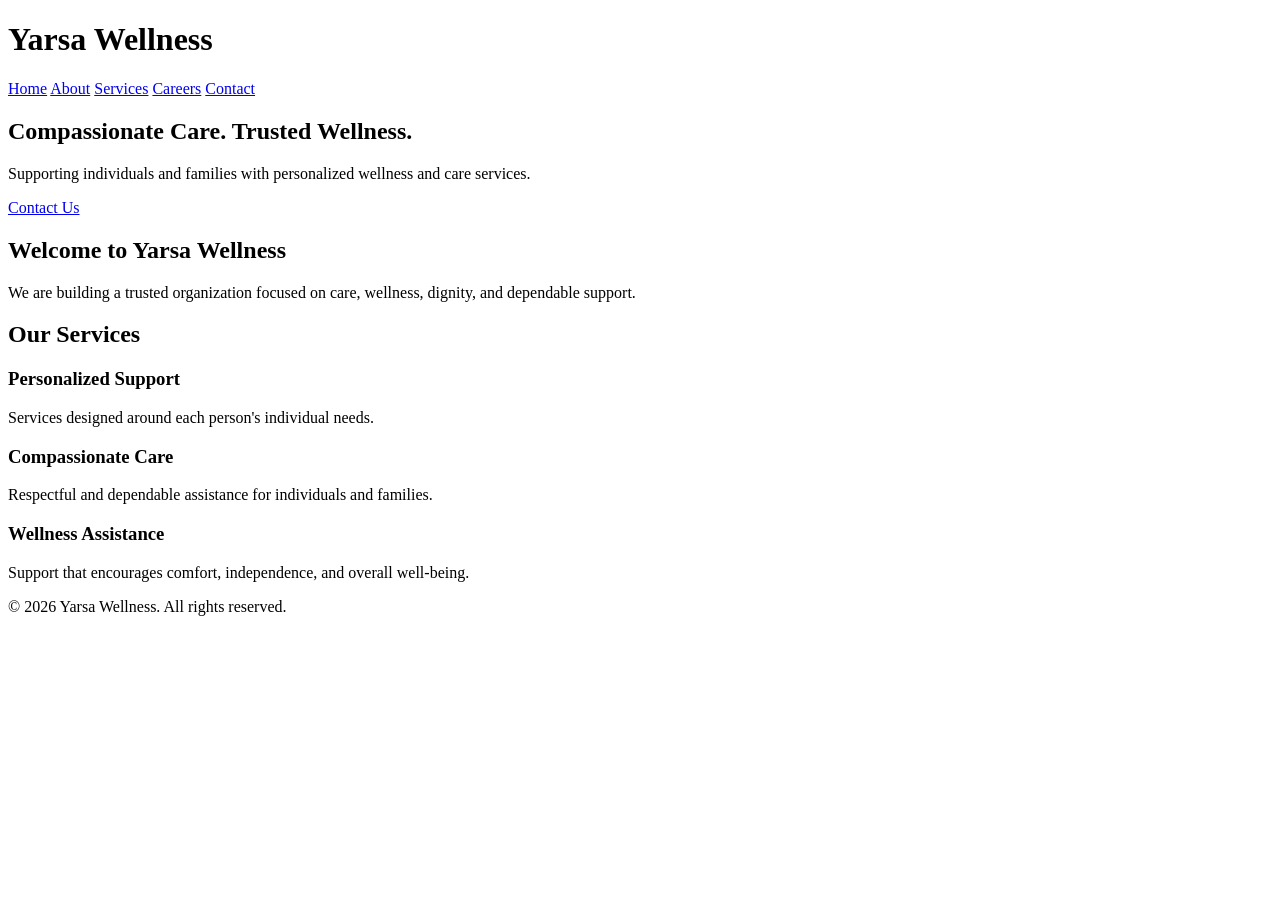
==== index.html @ ff673d67 "Create index.html" ====
<!DOCTYPE html>
<html lang="en">
<head>
    <meta charset="UTF-8">

    <meta name="viewport"
          content="width=device-width, initial-scale=1.0">

    <meta name="description"
          content="Yarsa Wellness provides compassionate wellness and care services for individuals and families.">

    <title>Yarsa Wellness</title>
</head>

<body>

    <header>
        <h1>Yarsa Wellness</h1>

        <nav>
            <a href="index.html">Home</a>
            <a href="about.html">About</a>
            <a href="services.html">Services</a>
            <a href="careers.html">Careers</a>
            <a href="contact.html">Contact</a>
        </nav>
    </header>

    <main>
        <section>
            <h2>Compassionate Care. Trusted Wellness.</h2>

            <p>
                Supporting individuals and families with personalized
                wellness and care services.
            </p>

            <a href="contact.html">Contact Us</a>
        </section>

        <section>
            <h2>Welcome to Yarsa Wellness</h2>

            <p>
                We are building a trusted organization focused on care,
                wellness, dignity, and dependable support.
            </p>
        </section>

        <section>
            <h2>Our Services</h2>

            <article>
                <h3>Personalized Support</h3>
                <p>
                    Services designed around each person's individual needs.
                </p>
            </article>

            <article>
                <h3>Compassionate Care</h3>
                <p>
                    Respectful and dependable assistance for individuals
                    and families.
                </p>
            </article>

            <article>
                <h3>Wellness Assistance</h3>
                <p>
                    Support that encourages comfort, independence,
                    and overall well-being.
                </p>
            </article>
        </section>
    </main>

    <footer>
        <p>&copy; 2026 Yarsa Wellness. All rights reserved.</p>
    </footer>

</body>
</html>
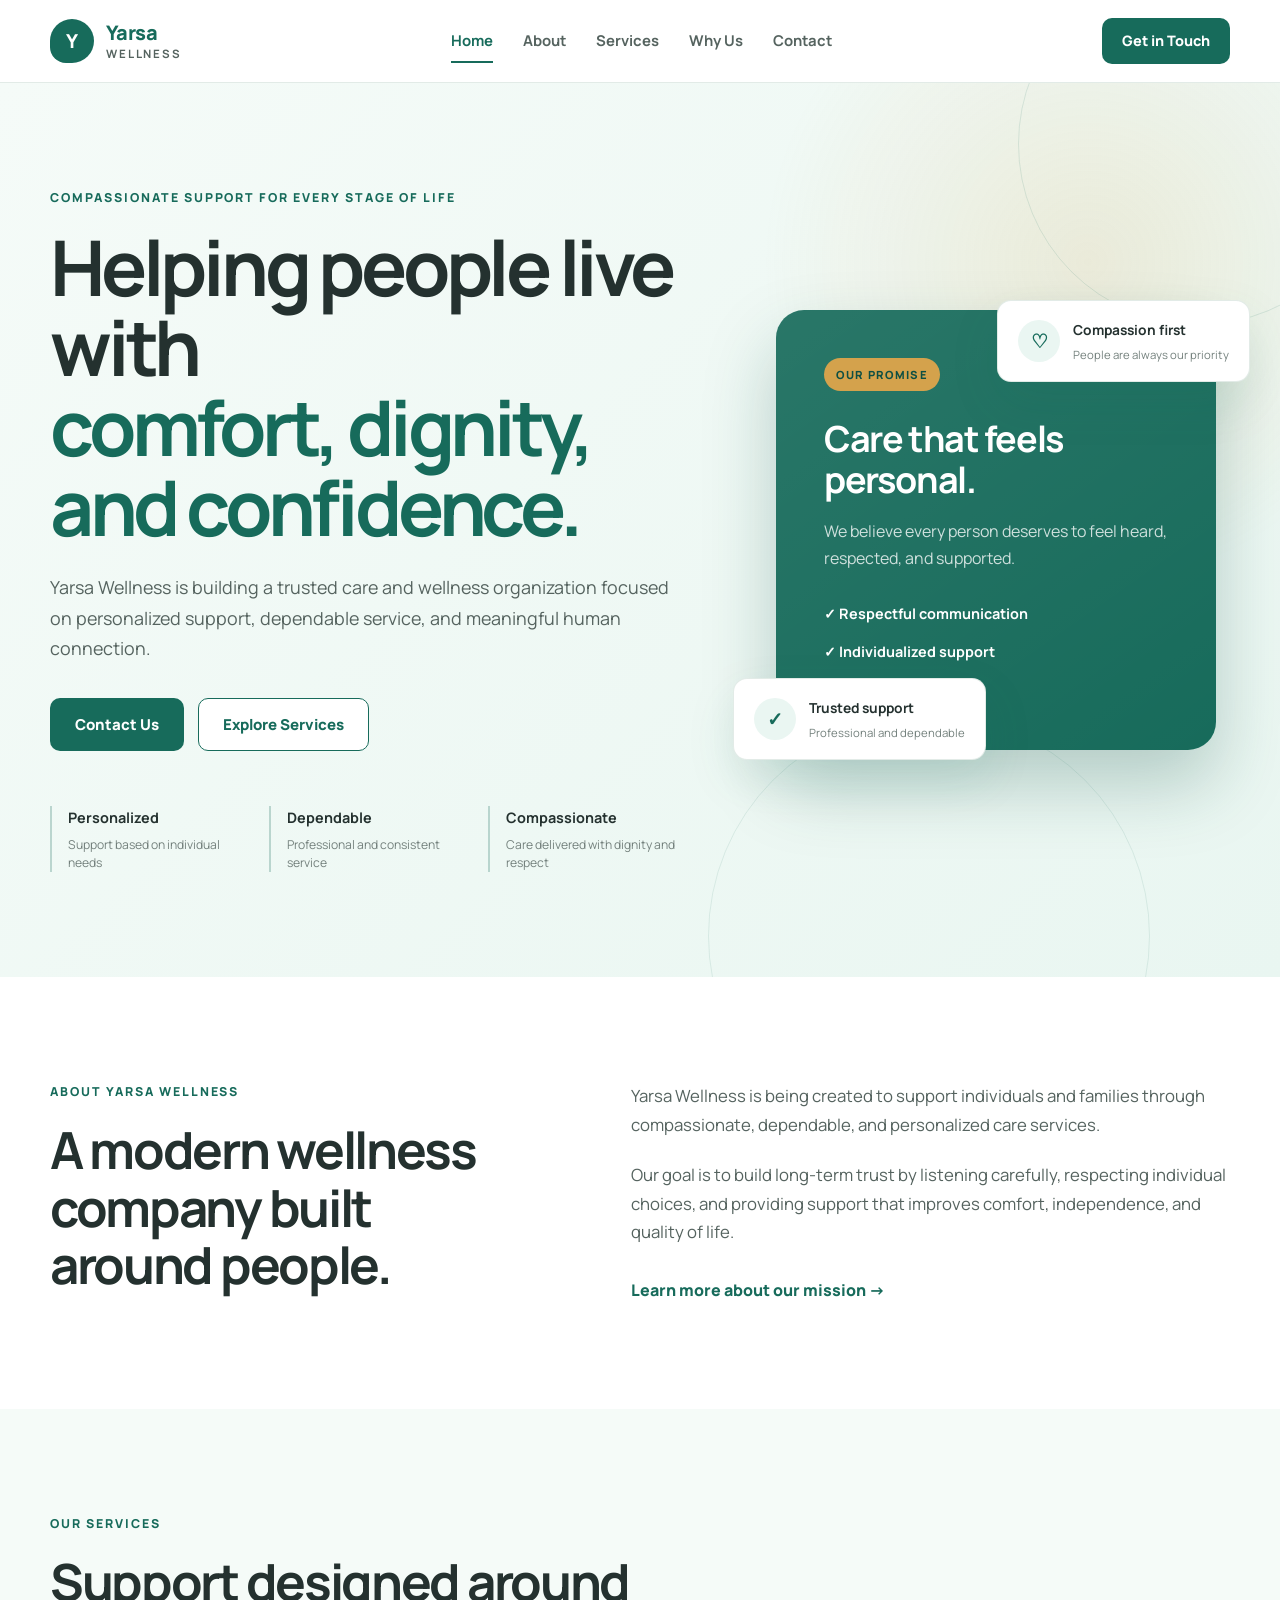
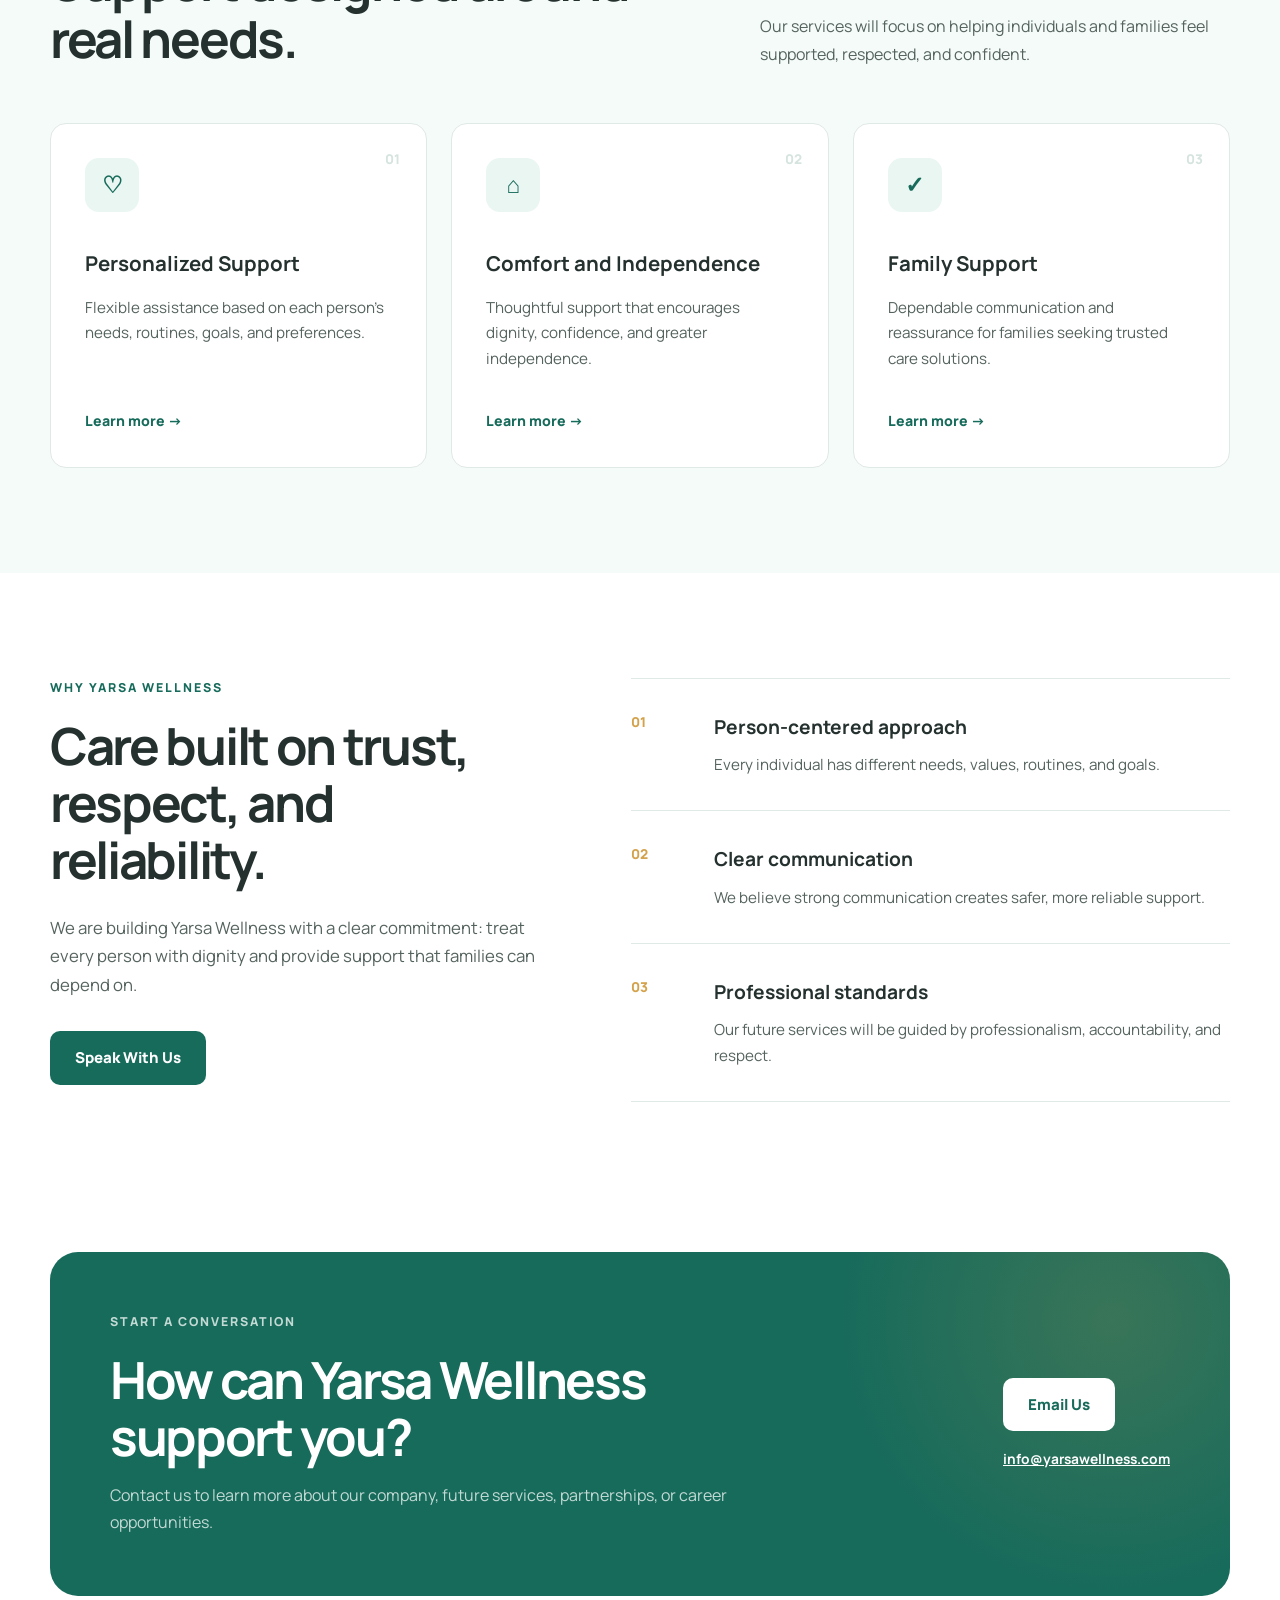
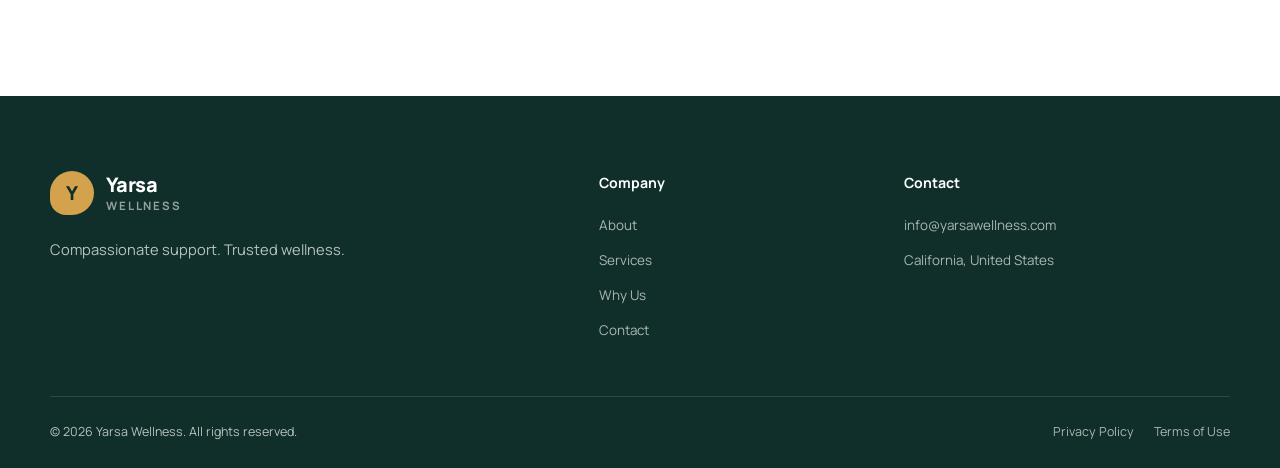
==== commit 3a2c7c34: "Build Yarsa Wellness homepage" ====
--- a/index.html
+++ b/index.html
@@ -3,81 +3,404 @@
 <head>
     <meta charset="UTF-8">
 
-    <meta name="viewport"
-          content="width=device-width, initial-scale=1.0">
-
-    <meta name="description"
-          content="Yarsa Wellness provides compassionate wellness and care services for individuals and families.">
-
-    <title>Yarsa Wellness</title>
+    <meta name="viewport" content="width=device-width, initial-scale=1.0">
+
+    <meta
+        name="description"
+        content="Yarsa Wellness provides compassionate, dependable support for individuals and families."
+    >
+
+    <title>Yarsa Wellness | Compassionate Care and Support</title>
+
+    <link rel="preconnect" href="https://fonts.googleapis.com">
+    <link rel="preconnect" href="https://fonts.gstatic.com" crossorigin>
+
+    <link
+        href="https://fonts.googleapis.com/css2?family=Manrope:wght@400;500;600;700;800&display=swap"
+        rel="stylesheet"
+    >
+
+    <link rel="stylesheet" href="css/style.css">
 </head>
 
 <body>
 
-    <header>
-        <h1>Yarsa Wellness</h1>
-
-        <nav>
-            <a href="index.html">Home</a>
-            <a href="about.html">About</a>
-            <a href="services.html">Services</a>
-            <a href="careers.html">Careers</a>
-            <a href="contact.html">Contact</a>
-        </nav>
+    <header class="site-header">
+        <div class="container header-container">
+
+            <a class="brand" href="index.html" aria-label="Yarsa Wellness home">
+                <span class="brand-icon">Y</span>
+
+                <span class="brand-text">
+                    <strong>Yarsa</strong>
+                    <small>Wellness</small>
+                </span>
+            </a>
+
+            <button
+                class="menu-button"
+                type="button"
+                aria-label="Open navigation menu"
+                aria-expanded="false"
+                aria-controls="main-navigation"
+            >
+                <span></span>
+                <span></span>
+                <span></span>
+            </button>
+
+            <nav id="main-navigation" class="main-navigation">
+                <a class="active" href="#home">Home</a>
+                <a href="#about">About</a>
+                <a href="#services">Services</a>
+                <a href="#why-us">Why Us</a>
+                <a href="#contact">Contact</a>
+            </nav>
+
+            <a class="header-button" href="#contact">Get in Touch</a>
+        </div>
     </header>
 
     <main>
-        <section>
-            <h2>Compassionate Care. Trusted Wellness.</h2>
-
-            <p>
-                Supporting individuals and families with personalized
-                wellness and care services.
-            </p>
-
-            <a href="contact.html">Contact Us</a>
+
+        <section id="home" class="hero">
+            <div class="container hero-grid">
+
+                <div class="hero-content">
+                    <p class="eyebrow">Compassionate support for every stage of life</p>
+
+                    <h1>
+                        Helping people live with
+                        <span>comfort, dignity, and confidence.</span>
+                    </h1>
+
+                    <p class="hero-description">
+                        Yarsa Wellness is building a trusted care and wellness
+                        organization focused on personalized support,
+                        dependable service, and meaningful human connection.
+                    </p>
+
+                    <div class="hero-buttons">
+                        <a class="button button-primary" href="#contact">
+                            Contact Us
+                        </a>
+
+                        <a class="button button-secondary" href="#services">
+                            Explore Services
+                        </a>
+                    </div>
+
+                    <div class="hero-trust">
+                        <div>
+                            <strong>Personalized</strong>
+                            <span>Support based on individual needs</span>
+                        </div>
+
+                        <div>
+                            <strong>Dependable</strong>
+                            <span>Professional and consistent service</span>
+                        </div>
+
+                        <div>
+                            <strong>Compassionate</strong>
+                            <span>Care delivered with dignity and respect</span>
+                        </div>
+                    </div>
+                </div>
+
+                <div class="hero-visual">
+                    <div class="hero-card hero-card-main">
+                        <span class="card-label">Our Promise</span>
+
+                        <h2>Care that feels personal.</h2>
+
+                        <p>
+                            We believe every person deserves to feel heard,
+                            respected, and supported.
+                        </p>
+
+                        <div class="care-list">
+                            <span>✓ Respectful communication</span>
+                            <span>✓ Individualized support</span>
+                            <span>✓ Reliable service</span>
+                        </div>
+                    </div>
+
+                    <div class="floating-card floating-card-top">
+                        <span class="floating-icon">♡</span>
+
+                        <div>
+                            <strong>Compassion first</strong>
+                            <small>People are always our priority</small>
+                        </div>
+                    </div>
+
+                    <div class="floating-card floating-card-bottom">
+                        <span class="floating-icon">✓</span>
+
+                        <div>
+                            <strong>Trusted support</strong>
+                            <small>Professional and dependable</small>
+                        </div>
+                    </div>
+                </div>
+
+            </div>
         </section>
 
-        <section>
-            <h2>Welcome to Yarsa Wellness</h2>
-
-            <p>
-                We are building a trusted organization focused on care,
-                wellness, dignity, and dependable support.
-            </p>
+        <section id="about" class="section">
+            <div class="container about-grid">
+
+                <div>
+                    <p class="eyebrow">About Yarsa Wellness</p>
+
+                    <h2 class="section-title">
+                        A modern wellness company built around people.
+                    </h2>
+                </div>
+
+                <div>
+                    <p class="section-text">
+                        Yarsa Wellness is being created to support individuals
+                        and families through compassionate, dependable, and
+                        personalized care services.
+                    </p>
+
+                    <p class="section-text">
+                        Our goal is to build long-term trust by listening
+                        carefully, respecting individual choices, and providing
+                        support that improves comfort, independence, and quality
+                        of life.
+                    </p>
+
+                    <a class="text-link" href="#contact">
+                        Learn more about our mission →
+                    </a>
+                </div>
+
+            </div>
         </section>
 
-        <section>
-            <h2>Our Services</h2>
-
-            <article>
-                <h3>Personalized Support</h3>
-                <p>
-                    Services designed around each person's individual needs.
+        <section id="services" class="section section-soft">
+            <div class="container">
+
+                <div class="section-heading">
+                    <div>
+                        <p class="eyebrow">Our Services</p>
+
+                        <h2 class="section-title">
+                            Support designed around real needs.
+                        </h2>
+                    </div>
+
+                    <p class="section-introduction">
+                        Our services will focus on helping individuals and
+                        families feel supported, respected, and confident.
+                    </p>
+                </div>
+
+                <div class="service-grid">
+
+                    <article class="service-card">
+                        <span class="service-number">01</span>
+
+                        <div class="service-icon">♡</div>
+
+                        <h3>Personalized Support</h3>
+
+                        <p>
+                            Flexible assistance based on each person's needs,
+                            routines, goals, and preferences.
+                        </p>
+
+                        <a href="#contact">Learn more →</a>
+                    </article>
+
+                    <article class="service-card">
+                        <span class="service-number">02</span>
+
+                        <div class="service-icon">⌂</div>
+
+                        <h3>Comfort and Independence</h3>
+
+                        <p>
+                            Thoughtful support that encourages dignity,
+                            confidence, and greater independence.
+                        </p>
+
+                        <a href="#contact">Learn more →</a>
+                    </article>
+
+                    <article class="service-card">
+                        <span class="service-number">03</span>
+
+                        <div class="service-icon">✓</div>
+
+                        <h3>Family Support</h3>
+
+                        <p>
+                            Dependable communication and reassurance for
+                            families seeking trusted care solutions.
+                        </p>
+
+                        <a href="#contact">Learn more →</a>
+                    </article>
+
+                </div>
+            </div>
+        </section>
+
+        <section id="why-us" class="section">
+            <div class="container why-grid">
+
+                <div class="why-content">
+                    <p class="eyebrow">Why Yarsa Wellness</p>
+
+                    <h2 class="section-title">
+                        Care built on trust, respect, and reliability.
+                    </h2>
+
+                    <p class="section-text">
+                        We are building Yarsa Wellness with a clear commitment:
+                        treat every person with dignity and provide support that
+                        families can depend on.
+                    </p>
+
+                    <a class="button button-primary" href="#contact">
+                        Speak With Us
+                    </a>
+                </div>
+
+                <div class="value-list">
+
+                    <article class="value-item">
+                        <span>01</span>
+
+                        <div>
+                            <h3>Person-centered approach</h3>
+
+                            <p>
+                                Every individual has different needs, values,
+                                routines, and goals.
+                            </p>
+                        </div>
+                    </article>
+
+                    <article class="value-item">
+                        <span>02</span>
+
+                        <div>
+                            <h3>Clear communication</h3>
+
+                            <p>
+                                We believe strong communication creates safer,
+                                more reliable support.
+                            </p>
+                        </div>
+                    </article>
+
+                    <article class="value-item">
+                        <span>03</span>
+
+                        <div>
+                            <h3>Professional standards</h3>
+
+                            <p>
+                                Our future services will be guided by
+                                professionalism, accountability, and respect.
+                            </p>
+                        </div>
+                    </article>
+
+                </div>
+
+            </div>
+        </section>
+
+        <section id="contact" class="contact-section">
+            <div class="container contact-box">
+
+                <div>
+                    <p class="eyebrow eyebrow-light">Start a conversation</p>
+
+                    <h2>How can Yarsa Wellness support you?</h2>
+
+                    <p>
+                        Contact us to learn more about our company, future
+                        services, partnerships, or career opportunities.
+                    </p>
+                </div>
+
+                <div class="contact-actions">
+                    <a
+                        class="button button-light"
+                        href="mailto:info@yarsawellness.com"
+                    >
+                        Email Us
+                    </a>
+
+                    <a
+                        class="contact-email"
+                        href="mailto:info@yarsawellness.com"
+                    >
+                        info@yarsawellness.com
+                    </a>
+                </div>
+
+            </div>
+        </section>
+
+    </main>
+
+    <footer class="site-footer">
+        <div class="container footer-grid">
+
+            <div>
+                <a class="brand brand-footer" href="#home">
+                    <span class="brand-icon">Y</span>
+
+                    <span class="brand-text">
+                        <strong>Yarsa</strong>
+                        <small>Wellness</small>
+                    </span>
+                </a>
+
+                <p class="footer-description">
+                    Compassionate support. Trusted wellness.
                 </p>
-            </article>
-
-            <article>
-                <h3>Compassionate Care</h3>
-                <p>
-                    Respectful and dependable assistance for individuals
-                    and families.
-                </p>
-            </article>
-
-            <article>
-                <h3>Wellness Assistance</h3>
-                <p>
-                    Support that encourages comfort, independence,
-                    and overall well-being.
-                </p>
-            </article>
-        </section>
-    </main>
-
-    <footer>
-        <p>&copy; 2026 Yarsa Wellness. All rights reserved.</p>
+            </div>
+
+            <div class="footer-links">
+                <strong>Company</strong>
+
+                <a href="#about">About</a>
+                <a href="#services">Services</a>
+                <a href="#why-us">Why Us</a>
+                <a href="#contact">Contact</a>
+            </div>
+
+            <div class="footer-links">
+                <strong>Contact</strong>
+
+                <a href="mailto:info@yarsawellness.com">
+                    info@yarsawellness.com
+                </a>
+
+                <span>California, United States</span>
+            </div>
+
+        </div>
+
+        <div class="container footer-bottom">
+            <p>© 2026 Yarsa Wellness. All rights reserved.</p>
+
+            <div>
+                <a href="#">Privacy Policy</a>
+                <a href="#">Terms of Use</a>
+            </div>
+        </div>
     </footer>
 
+    <script src="js/script.js"></script>
 </body>
-</html>
+</html>
--- a/css/style.css
+++ b/css/style.css
@@ -0,0 +1,941 @@
+:root {
+    --primary: #176b5b;
+    --primary-dark: #0e4f43;
+    --primary-soft: #eaf6f2;
+    --primary-lighter: #f5fbf8;
+    --accent: #d4a24c;
+    --text-dark: #24312f;
+    --text-medium: #55635f;
+    --text-light: #74817d;
+    --white: #ffffff;
+    --border: #dfe9e5;
+    --footer: #102f2a;
+    --shadow: 0 20px 50px rgba(23, 107, 91, 0.1);
+    --radius-small: 10px;
+    --radius-medium: 16px;
+    --radius-large: 28px;
+    --container: 1180px;
+}
+
+* {
+    margin: 0;
+    padding: 0;
+    box-sizing: border-box;
+}
+
+html {
+    scroll-behavior: smooth;
+    scroll-padding-top: 100px;
+}
+
+body {
+    font-family: "Manrope", sans-serif;
+    color: var(--text-dark);
+    background: var(--white);
+    line-height: 1.7;
+}
+
+body.menu-open {
+    overflow: hidden;
+}
+
+a {
+    color: inherit;
+}
+
+button,
+a {
+    -webkit-tap-highlight-color: transparent;
+}
+
+button {
+    font: inherit;
+}
+
+.container {
+    width: min(100% - 40px, var(--container));
+    margin-inline: auto;
+}
+
+.site-header {
+    position: sticky;
+    top: 0;
+    z-index: 1000;
+    background: rgba(255, 255, 255, 0.94);
+    border-bottom: 1px solid rgba(223, 233, 229, 0.9);
+    backdrop-filter: blur(16px);
+}
+
+.header-container {
+    min-height: 82px;
+    display: flex;
+    align-items: center;
+    justify-content: space-between;
+    gap: 32px;
+}
+
+.brand {
+    display: inline-flex;
+    align-items: center;
+    gap: 12px;
+    color: var(--text-dark);
+    text-decoration: none;
+}
+
+.brand-icon {
+    width: 44px;
+    height: 44px;
+    display: grid;
+    place-items: center;
+    flex-shrink: 0;
+    color: var(--white);
+    background: var(--primary);
+    border-radius: 50% 50% 50% 16px;
+    font-size: 1.2rem;
+    font-weight: 800;
+}
+
+.brand-text {
+    display: flex;
+    flex-direction: column;
+    line-height: 1;
+}
+
+.brand-text strong {
+    color: var(--primary);
+    font-size: 1.25rem;
+    font-weight: 800;
+    letter-spacing: -0.03em;
+}
+
+.brand-text small {
+    margin-top: 5px;
+    color: var(--text-medium);
+    font-size: 0.72rem;
+    font-weight: 700;
+    letter-spacing: 0.16em;
+    text-transform: uppercase;
+}
+
+.main-navigation {
+    display: flex;
+    align-items: center;
+    gap: 30px;
+}
+
+.main-navigation a {
+    position: relative;
+    color: var(--text-medium);
+    text-decoration: none;
+    font-size: 0.93rem;
+    font-weight: 700;
+    transition: color 0.2s ease;
+}
+
+.main-navigation a::after {
+    position: absolute;
+    right: 0;
+    bottom: -9px;
+    left: 0;
+    height: 2px;
+    content: "";
+    background: var(--primary);
+    transform: scaleX(0);
+    transform-origin: center;
+    transition: transform 0.2s ease;
+}
+
+.main-navigation a:hover,
+.main-navigation a.active {
+    color: var(--primary);
+}
+
+.main-navigation a:hover::after,
+.main-navigation a.active::after {
+    transform: scaleX(1);
+}
+
+.header-button {
+    padding: 11px 20px;
+    color: var(--white);
+    background: var(--primary);
+    border-radius: var(--radius-small);
+    text-decoration: none;
+    font-size: 0.9rem;
+    font-weight: 800;
+    transition:
+        background 0.2s ease,
+        transform 0.2s ease;
+}
+
+.header-button:hover {
+    background: var(--primary-dark);
+    transform: translateY(-2px);
+}
+
+.menu-button {
+    width: 46px;
+    height: 46px;
+    display: none;
+    padding: 10px;
+    background: transparent;
+    border: 1px solid var(--border);
+    border-radius: 10px;
+    cursor: pointer;
+}
+
+.menu-button span {
+    width: 100%;
+    height: 2px;
+    display: block;
+    margin: 5px 0;
+    background: var(--text-dark);
+    border-radius: 99px;
+    transition:
+        transform 0.2s ease,
+        opacity 0.2s ease;
+}
+
+.hero {
+    position: relative;
+    overflow: hidden;
+    padding: 105px 0;
+    background:
+        radial-gradient(
+            circle at 85% 20%,
+            rgba(212, 162, 76, 0.16),
+            transparent 25%
+        ),
+        linear-gradient(135deg, #f5fbf8 0%, #e9f6f1 100%);
+}
+
+.hero::before {
+    position: absolute;
+    top: -120px;
+    right: -100px;
+    width: 360px;
+    height: 360px;
+    content: "";
+    border: 1px solid rgba(23, 107, 91, 0.12);
+    border-radius: 50%;
+}
+
+.hero::after {
+    position: absolute;
+    right: 130px;
+    bottom: -180px;
+    width: 440px;
+    height: 440px;
+    content: "";
+    border: 1px solid rgba(23, 107, 91, 0.1);
+    border-radius: 50%;
+}
+
+.hero-grid {
+    position: relative;
+    z-index: 1;
+    display: grid;
+    grid-template-columns: 1.15fr 0.85fr;
+    align-items: center;
+    gap: 80px;
+}
+
+.eyebrow {
+    margin-bottom: 18px;
+    color: var(--primary);
+    font-size: 0.77rem;
+    font-weight: 800;
+    letter-spacing: 0.16em;
+    text-transform: uppercase;
+}
+
+.hero h1 {
+    max-width: 760px;
+    margin-bottom: 26px;
+    font-size: clamp(3rem, 6vw, 5.2rem);
+    line-height: 1.04;
+    letter-spacing: -0.055em;
+}
+
+.hero h1 span {
+    display: block;
+    color: var(--primary);
+}
+
+.hero-description {
+    max-width: 660px;
+    margin-bottom: 34px;
+    color: var(--text-medium);
+    font-size: 1.12rem;
+}
+
+.hero-buttons {
+    display: flex;
+    align-items: center;
+    gap: 14px;
+    margin-bottom: 55px;
+    flex-wrap: wrap;
+}
+
+.button {
+    min-height: 50px;
+    display: inline-flex;
+    align-items: center;
+    justify-content: center;
+    padding: 13px 24px;
+    border: 1px solid transparent;
+    border-radius: var(--radius-small);
+    text-decoration: none;
+    font-size: 0.94rem;
+    font-weight: 800;
+    transition:
+        background 0.2s ease,
+        color 0.2s ease,
+        border-color 0.2s ease,
+        transform 0.2s ease;
+}
+
+.button:hover {
+    transform: translateY(-2px);
+}
+
+.button-primary {
+    color: var(--white);
+    background: var(--primary);
+}
+
+.button-primary:hover {
+    background: var(--primary-dark);
+}
+
+.button-secondary {
+    color: var(--primary);
+    background: var(--white);
+    border-color: var(--primary);
+}
+
+.button-secondary:hover {
+    color: var(--white);
+    background: var(--primary);
+}
+
+.hero-trust {
+    display: grid;
+    grid-template-columns: repeat(3, 1fr);
+    gap: 25px;
+}
+
+.hero-trust div {
+    padding-left: 16px;
+    border-left: 2px solid rgba(23, 107, 91, 0.25);
+}
+
+.hero-trust strong {
+    display: block;
+    margin-bottom: 5px;
+    color: var(--text-dark);
+    font-size: 0.9rem;
+}
+
+.hero-trust span {
+    display: block;
+    color: var(--text-light);
+    font-size: 0.76rem;
+    line-height: 1.5;
+}
+
+.hero-visual {
+    position: relative;
+    min-height: 500px;
+    display: grid;
+    place-items: center;
+}
+
+.hero-card-main {
+    width: min(100%, 440px);
+    padding: 48px;
+    color: var(--white);
+    background:
+        linear-gradient(
+            145deg,
+            rgba(255, 255, 255, 0.08),
+            rgba(255, 255, 255, 0)
+        ),
+        var(--primary);
+    border-radius: var(--radius-large);
+    box-shadow: 0 35px 70px rgba(15, 79, 67, 0.25);
+}
+
+.card-label {
+    display: inline-block;
+    margin-bottom: 28px;
+    padding: 7px 12px;
+    color: var(--primary-dark);
+    background: var(--accent);
+    border-radius: 999px;
+    font-size: 0.7rem;
+    font-weight: 800;
+    letter-spacing: 0.12em;
+    text-transform: uppercase;
+}
+
+.hero-card-main h2 {
+    margin-bottom: 18px;
+    font-size: 2.25rem;
+    line-height: 1.12;
+    letter-spacing: -0.04em;
+}
+
+.hero-card-main p {
+    margin-bottom: 30px;
+    color: rgba(255, 255, 255, 0.78);
+}
+
+.care-list {
+    display: grid;
+    gap: 13px;
+}
+
+.care-list span {
+    font-size: 0.9rem;
+    font-weight: 700;
+}
+
+.floating-card {
+    position: absolute;
+    display: flex;
+    align-items: center;
+    gap: 13px;
+    padding: 17px 20px;
+    background: var(--white);
+    border: 1px solid rgba(223, 233, 229, 0.9);
+    border-radius: 14px;
+    box-shadow: var(--shadow);
+}
+
+.floating-card-top {
+    top: 20px;
+    right: -20px;
+}
+
+.floating-card-bottom {
+    bottom: 20px;
+    left: -30px;
+}
+
+.floating-icon {
+    width: 42px;
+    height: 42px;
+    display: grid;
+    place-items: center;
+    flex-shrink: 0;
+    color: var(--primary);
+    background: var(--primary-soft);
+    border-radius: 50%;
+    font-size: 1.2rem;
+    font-weight: 800;
+}
+
+.floating-card strong,
+.floating-card small {
+    display: block;
+}
+
+.floating-card strong {
+    margin-bottom: 3px;
+    font-size: 0.86rem;
+}
+
+.floating-card small {
+    color: var(--text-light);
+    font-size: 0.71rem;
+}
+
+.section {
+    padding: 105px 0;
+}
+
+.section-soft {
+    background: var(--primary-lighter);
+}
+
+.about-grid,
+.why-grid {
+    display: grid;
+    grid-template-columns: 0.9fr 1.1fr;
+    gap: 90px;
+}
+
+.section-title {
+    max-width: 680px;
+    font-size: clamp(2.25rem, 4vw, 3.5rem);
+    line-height: 1.12;
+    letter-spacing: -0.045em;
+}
+
+.section-text {
+    margin-bottom: 22px;
+    color: var(--text-medium);
+    font-size: 1.05rem;
+}
+
+.text-link {
+    display: inline-block;
+    margin-top: 8px;
+    color: var(--primary);
+    text-decoration: none;
+    font-weight: 800;
+}
+
+.text-link:hover {
+    text-decoration: underline;
+}
+
+.section-heading {
+    display: flex;
+    align-items: end;
+    justify-content: space-between;
+    gap: 50px;
+    margin-bottom: 55px;
+}
+
+.section-introduction {
+    max-width: 470px;
+    color: var(--text-medium);
+}
+
+.service-grid {
+    display: grid;
+    grid-template-columns: repeat(3, 1fr);
+    gap: 24px;
+}
+
+.service-card {
+    position: relative;
+    min-height: 345px;
+    display: flex;
+    flex-direction: column;
+    padding: 34px;
+    overflow: hidden;
+    background: var(--white);
+    border: 1px solid var(--border);
+    border-radius: var(--radius-medium);
+    transition:
+        transform 0.25s ease,
+        box-shadow 0.25s ease,
+        border-color 0.25s ease;
+}
+
+.service-card:hover {
+    border-color: rgba(23, 107, 91, 0.4);
+    box-shadow: var(--shadow);
+    transform: translateY(-7px);
+}
+
+.service-number {
+    position: absolute;
+    top: 24px;
+    right: 26px;
+    color: #d6e4df;
+    font-size: 0.84rem;
+    font-weight: 800;
+}
+
+.service-icon {
+    width: 54px;
+    height: 54px;
+    display: grid;
+    place-items: center;
+    margin-bottom: 34px;
+    color: var(--primary);
+    background: var(--primary-soft);
+    border-radius: 14px;
+    font-size: 1.45rem;
+    font-weight: 800;
+}
+
+.service-card h3 {
+    margin-bottom: 14px;
+    font-size: 1.28rem;
+}
+
+.service-card p {
+    margin-bottom: 28px;
+    color: var(--text-medium);
+    font-size: 0.95rem;
+}
+
+.service-card a {
+    margin-top: auto;
+    color: var(--primary);
+    text-decoration: none;
+    font-size: 0.88rem;
+    font-weight: 800;
+}
+
+.why-grid {
+    align-items: start;
+}
+
+.why-content {
+    position: sticky;
+    top: 130px;
+}
+
+.why-content .section-text {
+    margin: 25px 0 32px;
+}
+
+.value-list {
+    border-top: 1px solid var(--border);
+}
+
+.value-item {
+    display: grid;
+    grid-template-columns: 55px 1fr;
+    gap: 28px;
+    padding: 32px 0;
+    border-bottom: 1px solid var(--border);
+}
+
+.value-item > span {
+    color: var(--accent);
+    font-size: 0.85rem;
+    font-weight: 800;
+}
+
+.value-item h3 {
+    margin-bottom: 9px;
+    font-size: 1.2rem;
+}
+
+.value-item p {
+    color: var(--text-medium);
+    font-size: 0.95rem;
+}
+
+.contact-section {
+    padding: 45px 0 100px;
+}
+
+.contact-box {
+    display: grid;
+    grid-template-columns: 1fr auto;
+    align-items: center;
+    gap: 50px;
+    padding: 60px;
+    color: var(--white);
+    background:
+        radial-gradient(
+            circle at 90% 20%,
+            rgba(212, 162, 76, 0.18),
+            transparent 25%
+        ),
+        var(--primary);
+    border-radius: var(--radius-large);
+}
+
+.eyebrow-light {
+    color: #d7eee7;
+}
+
+.contact-box h2 {
+    max-width: 700px;
+    margin-bottom: 16px;
+    font-size: clamp(2.2rem, 4vw, 3.4rem);
+    line-height: 1.12;
+    letter-spacing: -0.045em;
+}
+
+.contact-box p {
+    max-width: 700px;
+    color: rgba(255, 255, 255, 0.74);
+}
+
+.contact-actions {
+    display: flex;
+    flex-direction: column;
+    align-items: flex-start;
+    gap: 16px;
+}
+
+.button-light {
+    color: var(--primary);
+    background: var(--white);
+}
+
+.button-light:hover {
+    background: var(--primary-soft);
+}
+
+.contact-email {
+    color: var(--white);
+    font-size: 0.86rem;
+    font-weight: 700;
+}
+
+.site-footer {
+    padding: 75px 0 25px;
+    color: rgba(255, 255, 255, 0.7);
+    background: var(--footer);
+}
+
+.footer-grid {
+    display: grid;
+    grid-template-columns: 1.5fr 0.75fr 1fr;
+    gap: 60px;
+    padding-bottom: 55px;
+}
+
+.brand-footer .brand-icon {
+    color: var(--footer);
+    background: var(--accent);
+}
+
+.brand-footer .brand-text strong {
+    color: var(--white);
+}
+
+.brand-footer .brand-text small {
+    color: rgba(255, 255, 255, 0.55);
+}
+
+.footer-description {
+    margin-top: 22px;
+    font-size: 0.92rem;
+}
+
+.footer-links {
+    display: flex;
+    flex-direction: column;
+    align-items: flex-start;
+    gap: 12px;
+}
+
+.footer-links strong {
+    margin-bottom: 7px;
+    color: var(--white);
+    font-size: 0.88rem;
+}
+
+.footer-links a,
+.footer-links span {
+    color: rgba(255, 255, 255, 0.65);
+    text-decoration: none;
+    font-size: 0.84rem;
+}
+
+.footer-links a:hover {
+    color: var(--white);
+}
+
+.footer-bottom {
+    display: flex;
+    justify-content: space-between;
+    gap: 30px;
+    padding-top: 24px;
+    border-top: 1px solid rgba(255, 255, 255, 0.12);
+    font-size: 0.78rem;
+}
+
+.footer-bottom div {
+    display: flex;
+    gap: 20px;
+}
+
+.footer-bottom a {
+    color: rgba(255, 255, 255, 0.65);
+    text-decoration: none;
+}
+
+.footer-bottom a:hover {
+    color: var(--white);
+}
+
+@media (max-width: 1000px) {
+    .header-button {
+        display: none;
+    }
+
+    .hero-grid {
+        grid-template-columns: 1fr;
+        gap: 55px;
+    }
+
+    .hero-content {
+        max-width: 790px;
+    }
+
+    .hero-visual {
+        min-height: 460px;
+    }
+
+    .about-grid,
+    .why-grid {
+        grid-template-columns: 1fr;
+        gap: 45px;
+    }
+
+    .why-content {
+        position: static;
+    }
+
+    .service-grid {
+        grid-template-columns: 1fr 1fr;
+    }
+
+    .contact-box {
+        grid-template-columns: 1fr;
+    }
+}
+
+@media (max-width: 760px) {
+    .container {
+        width: min(100% - 30px, var(--container));
+    }
+
+    .header-container {
+        min-height: 72px;
+    }
+
+    .menu-button {
+        display: block;
+    }
+
+    .menu-button.active span:nth-child(1) {
+        transform: translateY(7px) rotate(45deg);
+    }
+
+    .menu-button.active span:nth-child(2) {
+        opacity: 0;
+    }
+
+    .menu-button.active span:nth-child(3) {
+        transform: translateY(-7px) rotate(-45deg);
+    }
+
+    .main-navigation {
+        position: fixed;
+        top: 72px;
+        right: 0;
+        left: 0;
+        display: none;
+        flex-direction: column;
+        align-items: flex-start;
+        gap: 0;
+        padding: 20px 15px 30px;
+        background: var(--white);
+        border-bottom: 1px solid var(--border);
+        box-shadow: 0 20px 30px rgba(20, 47, 42, 0.08);
+    }
+
+    .main-navigation.open {
+        display: flex;
+    }
+
+    .main-navigation a {
+        width: 100%;
+        padding: 14px 10px;
+    }
+
+    .main-navigation a::after {
+        display: none;
+    }
+
+    .hero {
+        padding: 78px 0;
+    }
+
+    .hero h1 {
+        font-size: clamp(2.7rem, 13vw, 4.2rem);
+    }
+
+    .hero-description {
+        font-size: 1rem;
+    }
+
+    .hero-trust {
+        grid-template-columns: 1fr;
+    }
+
+    .hero-visual {
+        min-height: 470px;
+    }
+
+    .hero-card-main {
+        padding: 35px 28px;
+    }
+
+    .floating-card-top {
+        top: 0;
+        right: -5px;
+    }
+
+    .floating-card-bottom {
+        bottom: 0;
+        left: -5px;
+    }
+
+    .floating-card {
+        max-width: 225px;
+        padding: 14px;
+    }
+
+    .section {
+        padding: 78px 0;
+    }
+
+    .section-heading {
+        align-items: flex-start;
+        flex-direction: column;
+        margin-bottom: 38px;
+    }
+
+    .service-grid {
+        grid-template-columns: 1fr;
+    }
+
+    .contact-section {
+        padding: 20px 0 75px;
+    }
+
+    .contact-box {
+        padding: 42px 26px;
+    }
+
+    .footer-grid {
+        grid-template-columns: 1fr;
+        gap: 38px;
+    }
+
+    .footer-bottom {
+        flex-direction: column;
+    }
+}
+
+@media (max-width: 480px) {
+    .brand-text small {
+        display: none;
+    }
+
+    .hero-buttons {
+        align-items: stretch;
+        flex-direction: column;
+    }
+
+    .button {
+        width: 100%;
+    }
+
+    .hero-visual {
+        min-height: 500px;
+    }
+
+    .floating-card {
+        max-width: 190px;
+    }
+
+    .floating-card small {
+        display: none;
+    }
+}
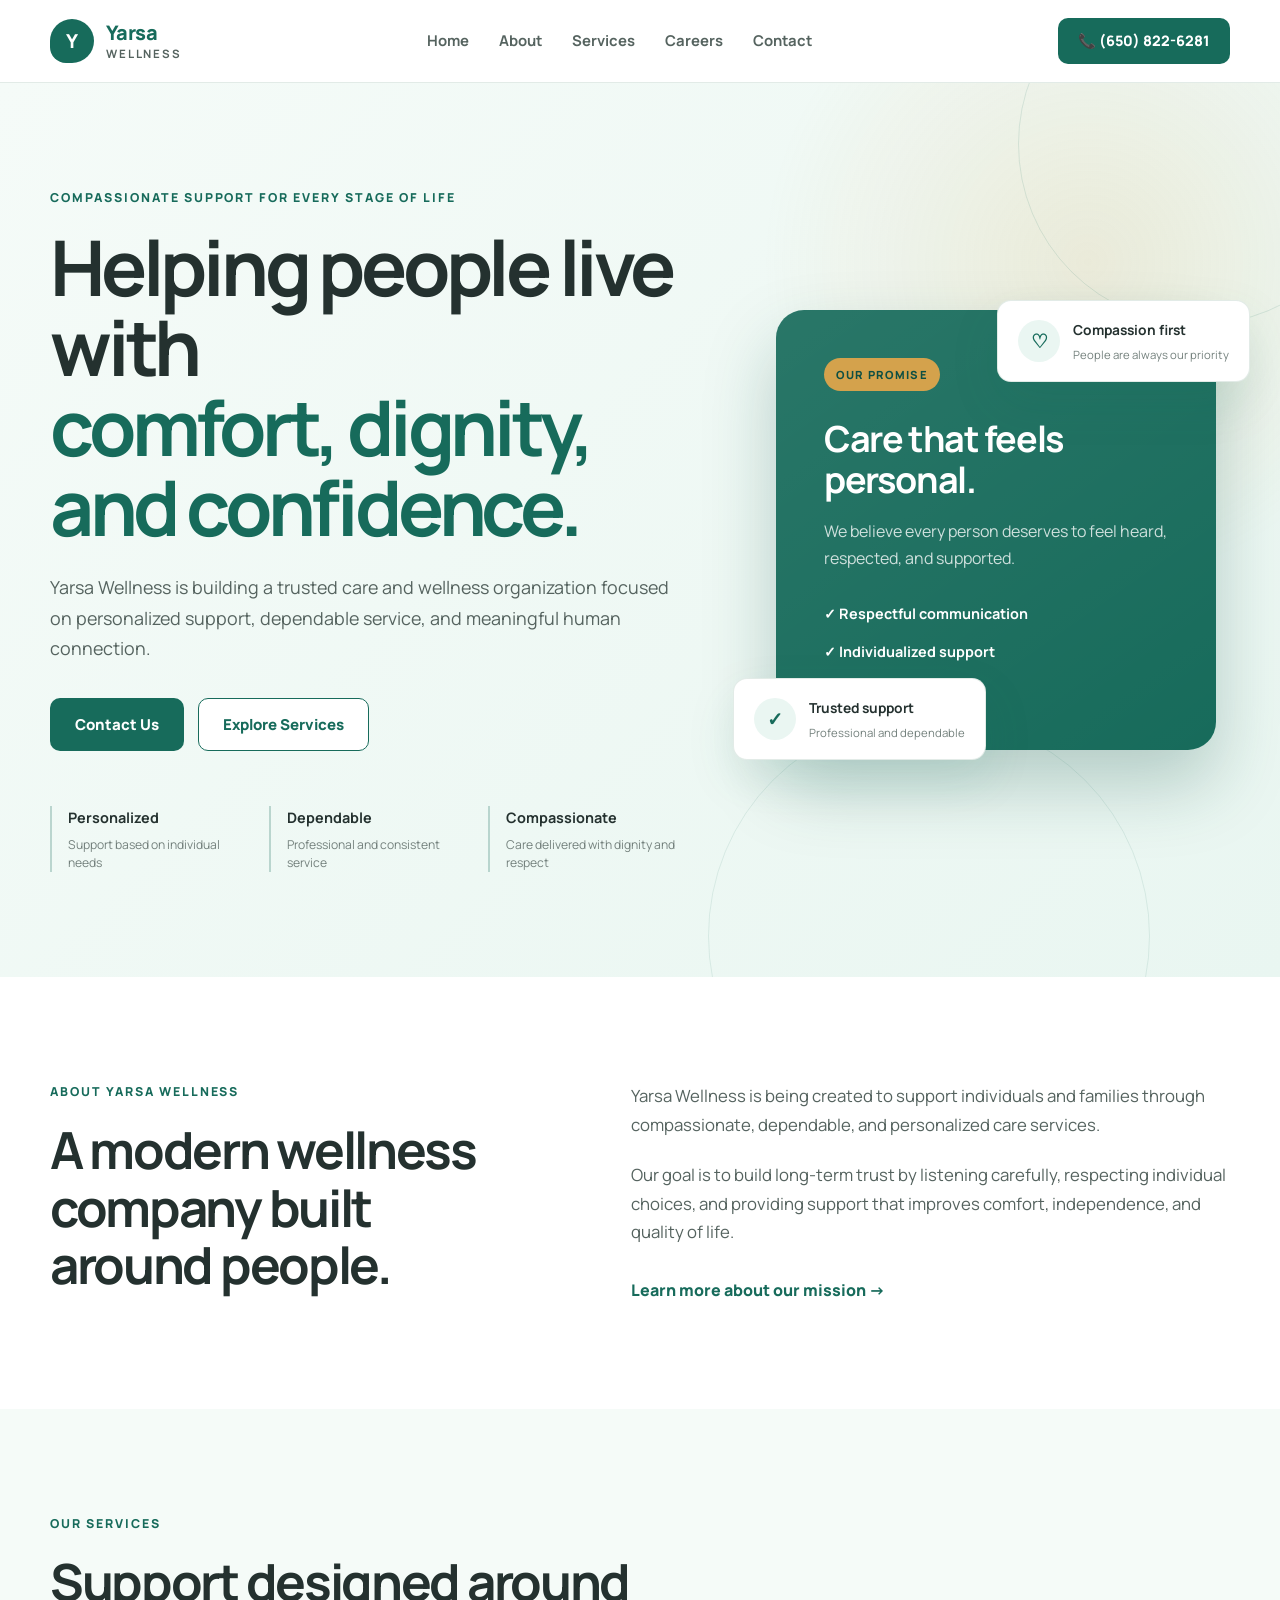
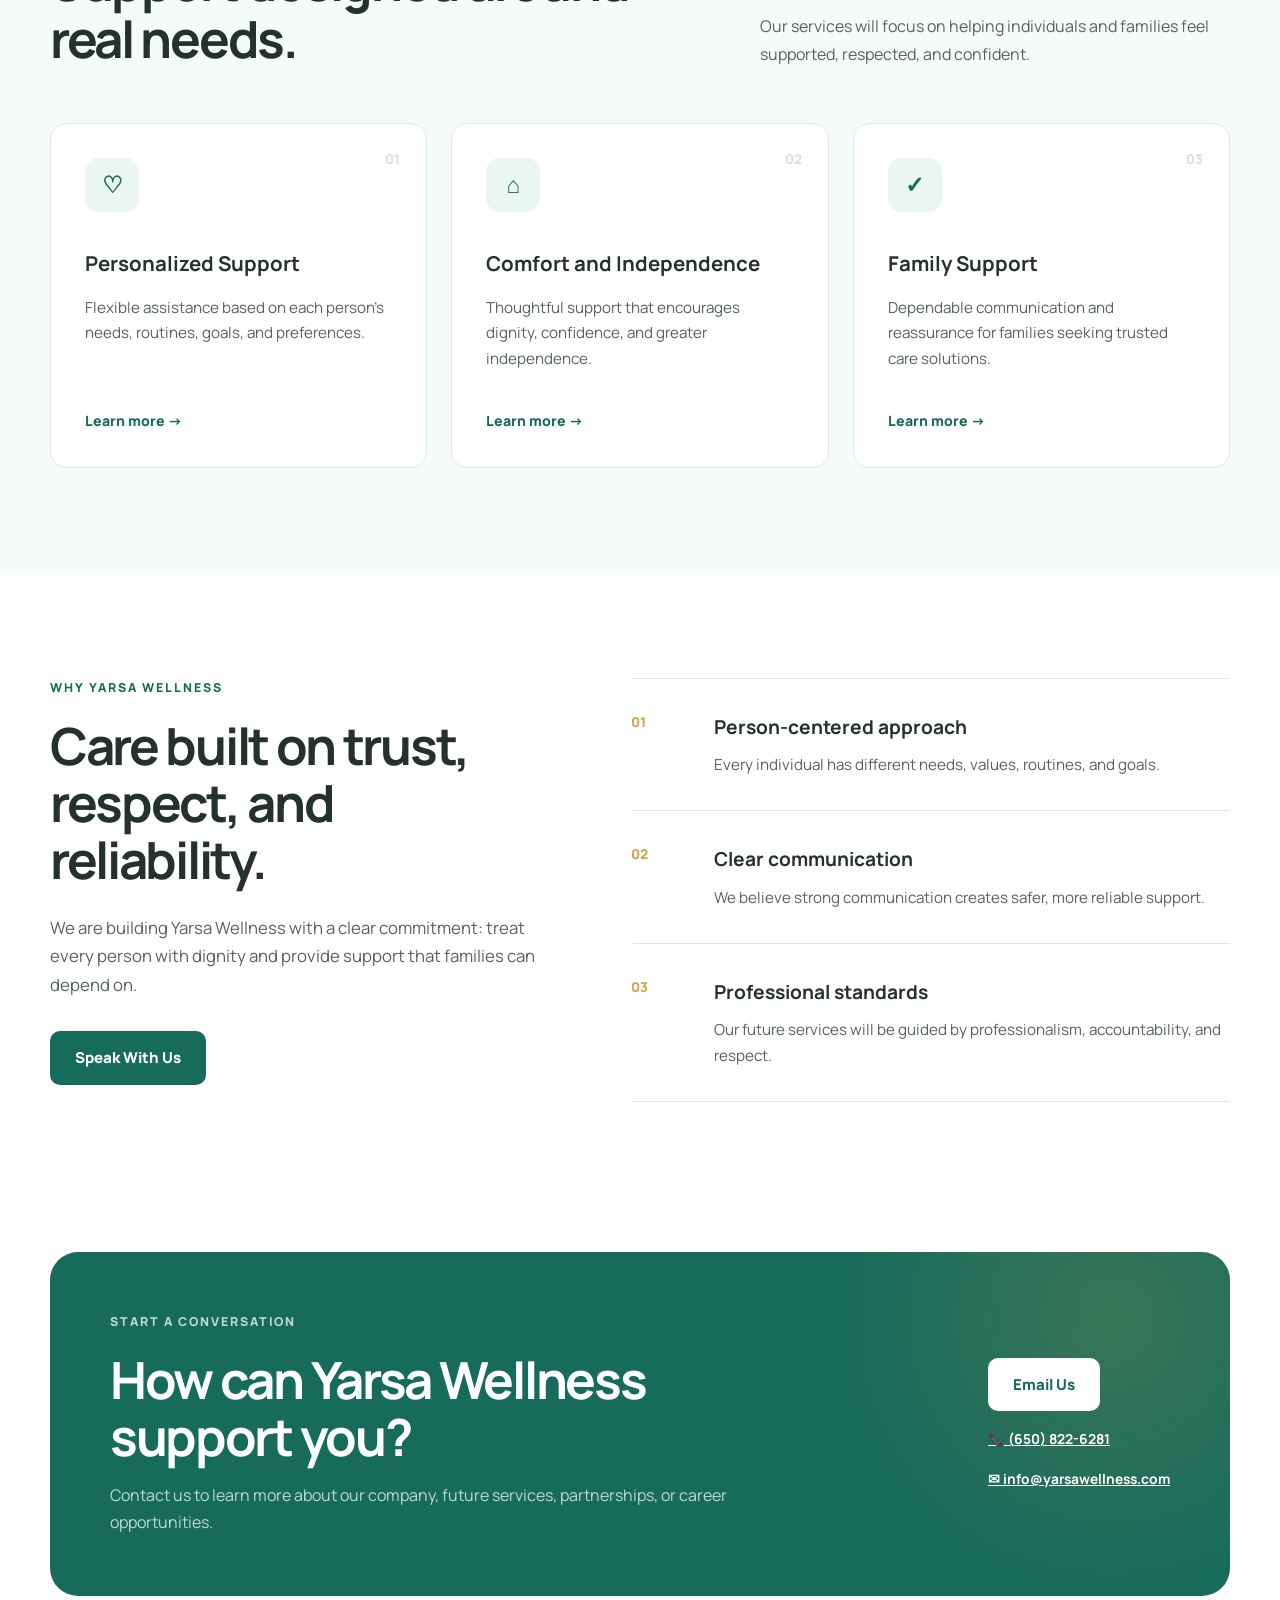
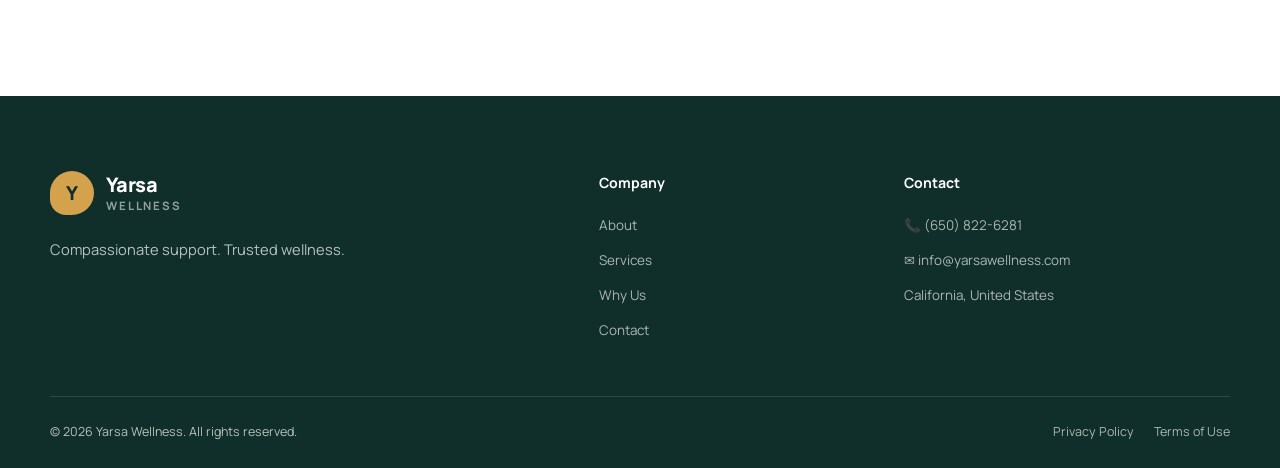
==== commit e35a1618: "Add business phone number" ====
--- a/index.html
+++ b/index.html
@@ -28,7 +28,8 @@
     <header class="site-header">
         <div class="container header-container">
 
-            <a class="brand" href="index.html" aria-label="Yarsa Wellness home">
+         <a class="brand" href="index.html" aria-label="Yarsa Wellness home">
+                
                 <span class="brand-icon">Y</span>
 
                 <span class="brand-text">
@@ -36,6 +37,7 @@
                     <small>Wellness</small>
                 </span>
             </a>
+           
 
             <button
                 class="menu-button"
@@ -50,14 +52,16 @@
             </button>
 
             <nav id="main-navigation" class="main-navigation">
-                <a class="active" href="#home">Home</a>
-                <a href="#about">About</a>
-                <a href="#services">Services</a>
-                <a href="#why-us">Why Us</a>
-                <a href="#contact">Contact</a>
-            </nav>
-
-            <a class="header-button" href="#contact">Get in Touch</a>
+    <a href="index.html">Home</a>
+    <a href="about.html">About</a>
+    <a href="services.html">Services</a>
+    <a href="careers.html">Careers</a>
+    <a href="contact.html">Contact</a>
+</nav>
+
+<a class="header-button" href="tel:+16508226281">
+    📞 (650) 822-6281
+</a>
         </div>
     </header>
 
@@ -340,11 +344,18 @@
                     </a>
 
                     <a
-                        class="contact-email"
-                        href="mailto:info@yarsawellness.com"
-                    >
-                        info@yarsawellness.com
-                    </a>
+    class="contact-email"
+    href="tel:+16508226281"
+>
+    📞 (650) 822-6281
+</a>
+
+<a
+    class="contact-email"
+    href="mailto:info@yarsawellness.com"
+>
+    ✉ info@yarsawellness.com
+</a>
                 </div>
 
             </div>
@@ -379,15 +390,20 @@
                 <a href="#contact">Contact</a>
             </div>
 
+
             <div class="footer-links">
-                <strong>Contact</strong>
-
-                <a href="mailto:info@yarsawellness.com">
-                    info@yarsawellness.com
-                </a>
-
-                <span>California, United States</span>
-            </div>
+    <strong>Contact</strong>
+
+    <a href="tel:+16508226281">
+        📞 (650) 822-6281
+    </a>
+
+    <a href="mailto:info@yarsawellness.com">
+        ✉ info@yarsawellness.com
+    </a>
+
+    <span>California, United States</span>
+</div>
 
         </div>
 
--- a/css/style.css
+++ b/css/style.css
@@ -938,4 +938,28 @@
     .floating-card small {
         display: none;
     }
+}
+.page-hero {
+    padding: 110px 0;
+    background:
+        radial-gradient(
+            circle at 85% 20%,
+            rgba(212, 162, 76, 0.16),
+            transparent 25%
+        ),
+        linear-gradient(135deg, #f5fbf8 0%, #e9f6f1 100%);
+}
+
+.page-hero h1 {
+    max-width: 900px;
+    margin-bottom: 24px;
+    font-size: clamp(3rem, 6vw, 5rem);
+    line-height: 1.05;
+    letter-spacing: -0.055em;
+}
+
+.page-hero p:last-child {
+    max-width: 720px;
+    color: var(--text-medium);
+    font-size: 1.1rem;
 }
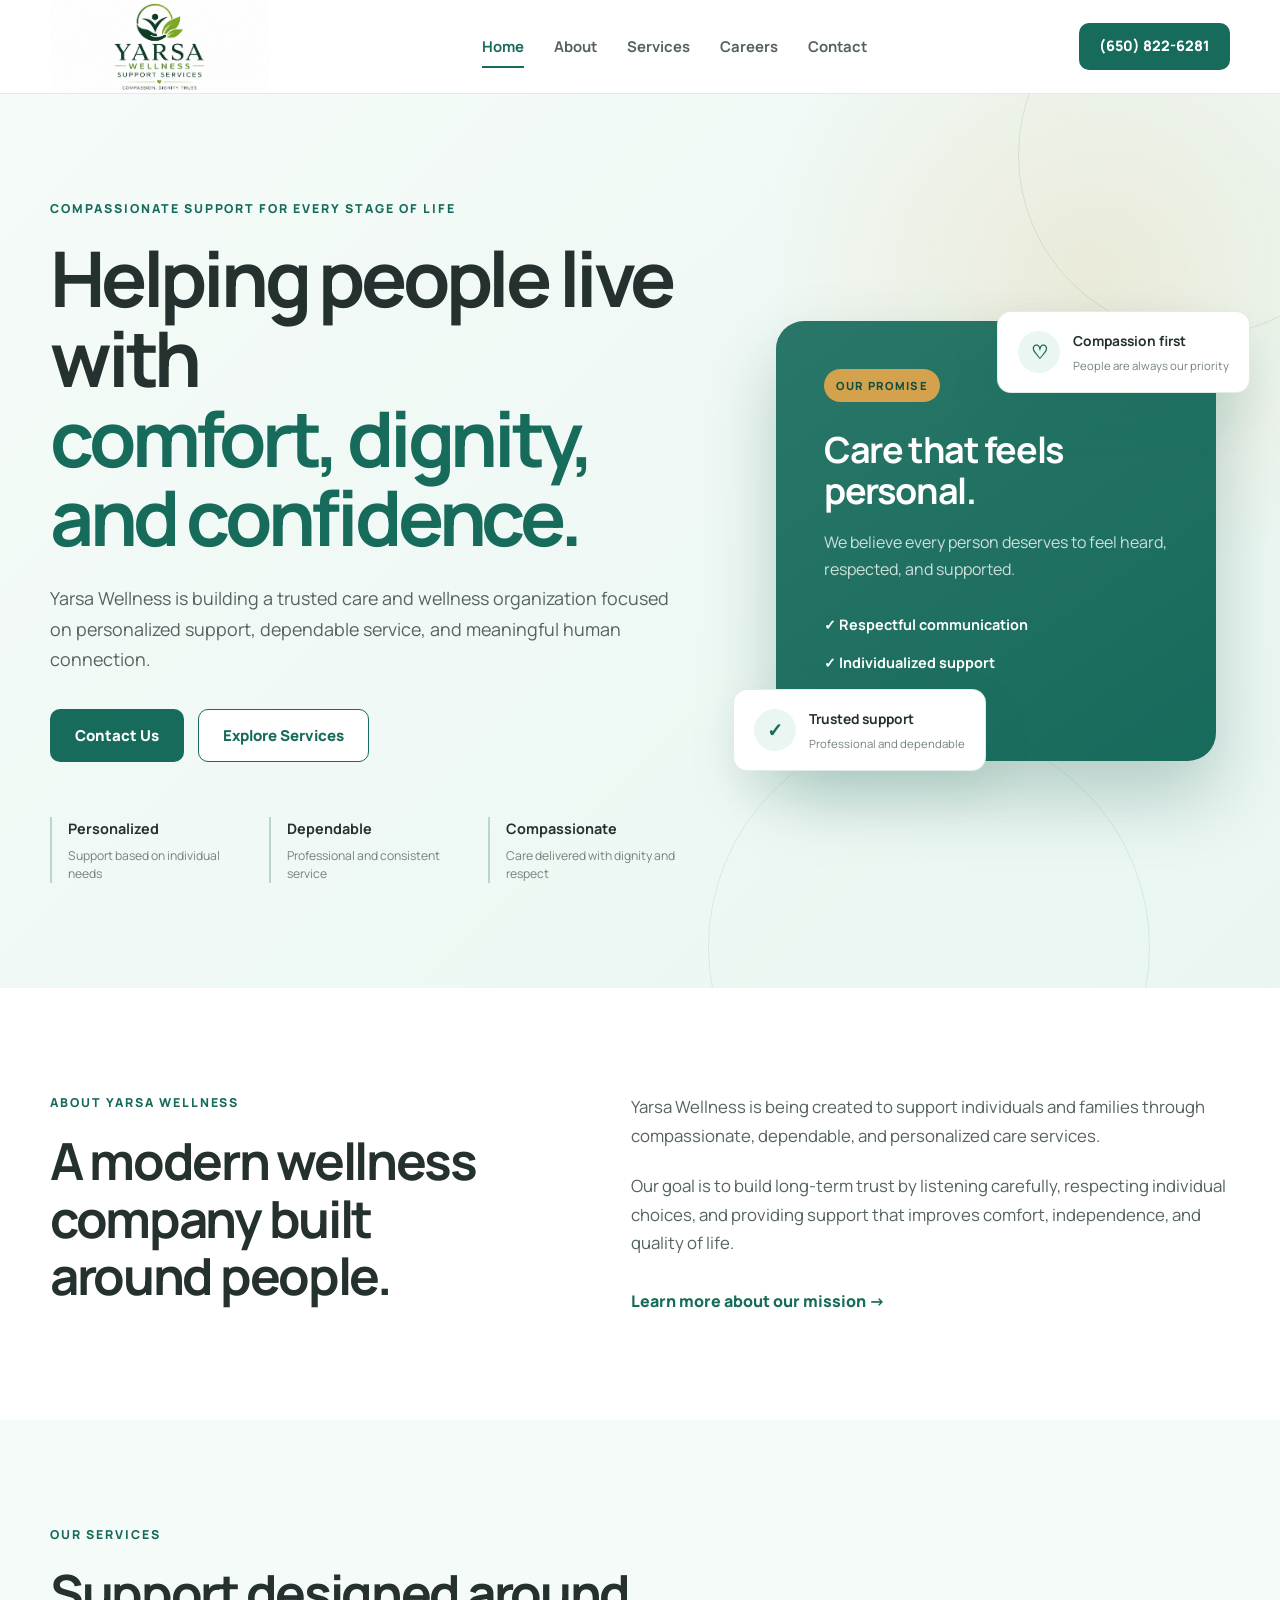
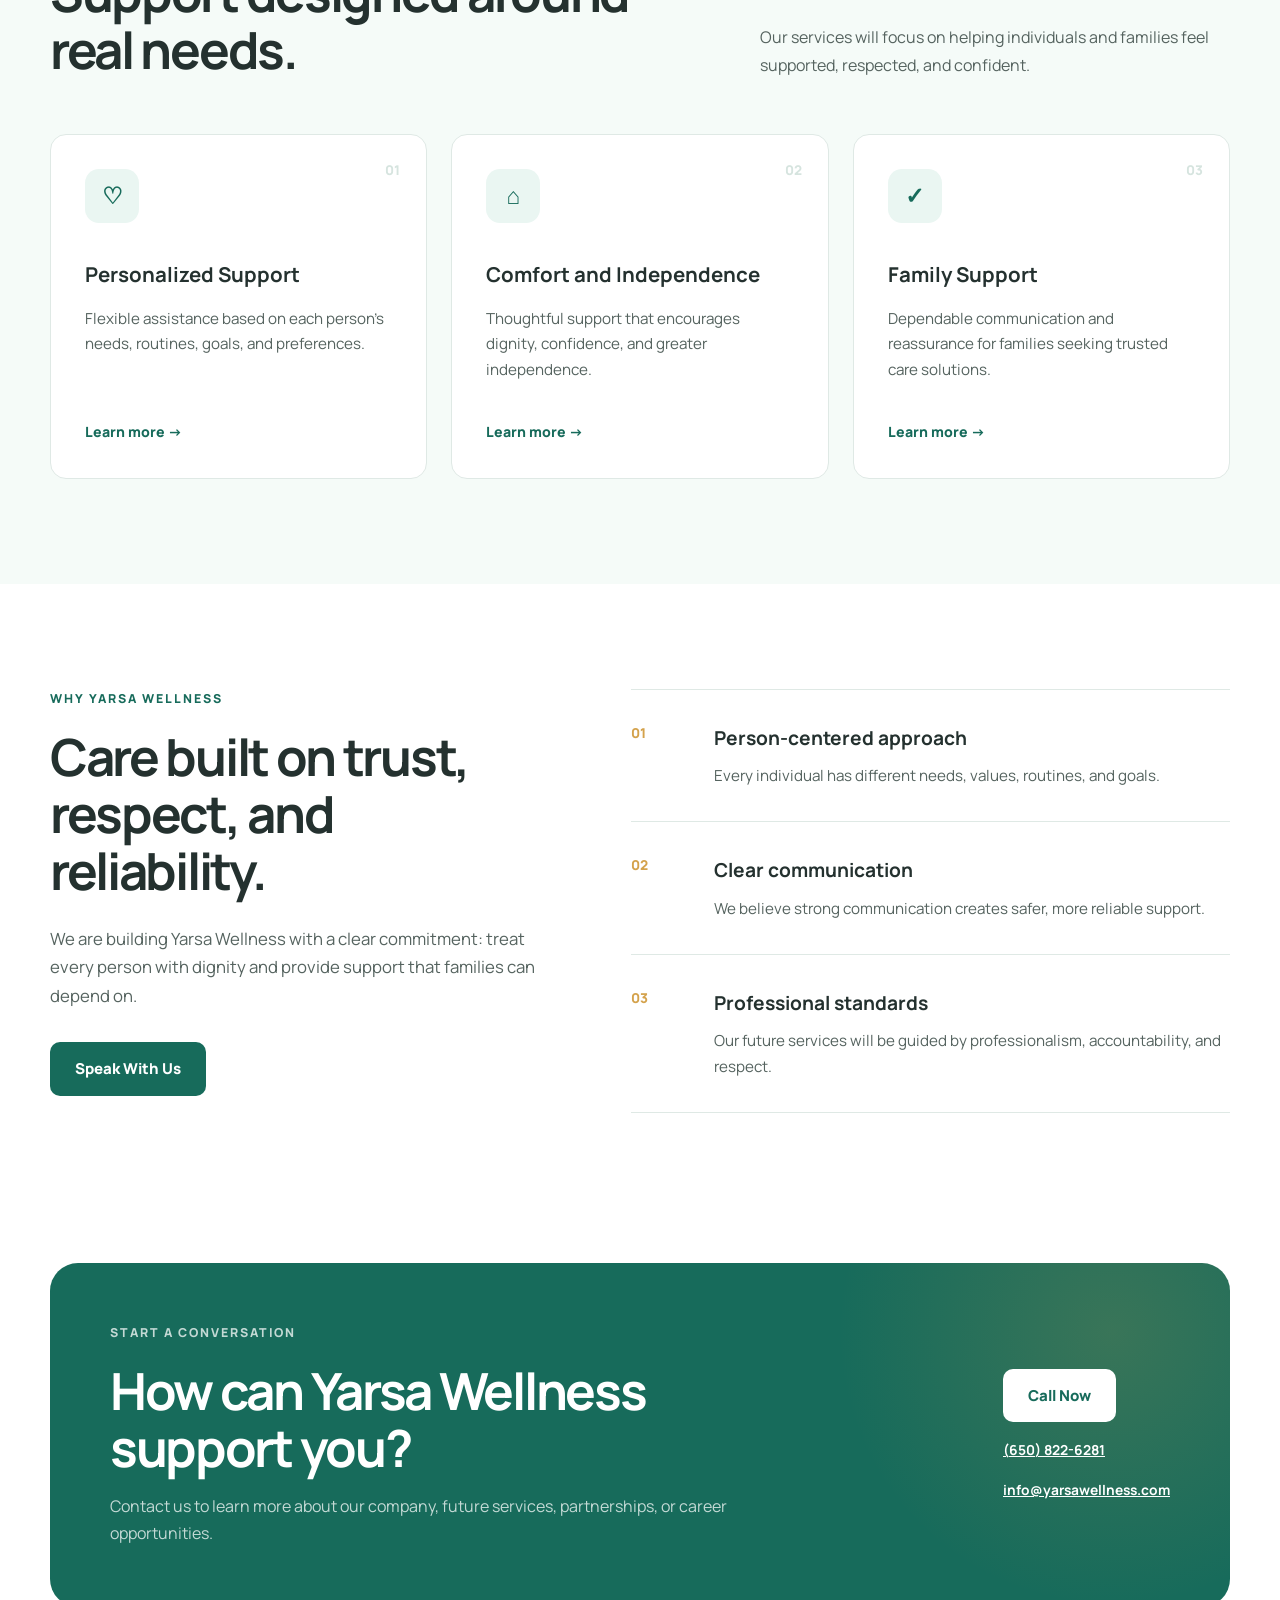
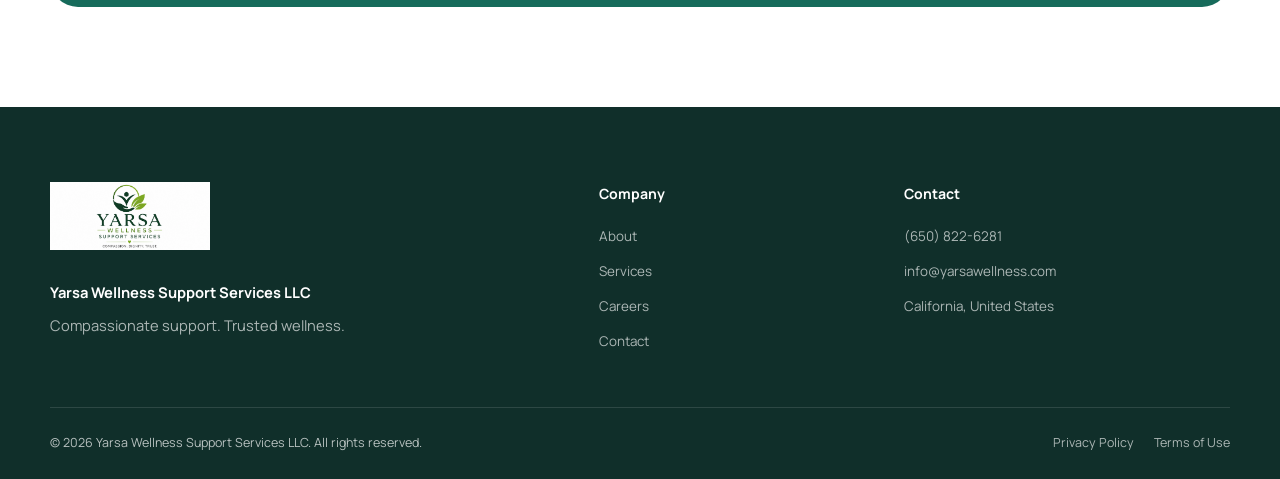
==== commit bb7cf9b3: "Add About page, update branding, and add company logo" ====
--- a/index.html
+++ b/index.html
@@ -10,7 +10,7 @@
         content="Yarsa Wellness provides compassionate, dependable support for individuals and families."
     >
 
-    <title>Yarsa Wellness | Compassionate Care and Support</title>
+    <title>Yarsa Wellness | Compassionate Care & Support</title>
 
     <link rel="preconnect" href="https://fonts.googleapis.com">
     <link rel="preconnect" href="https://fonts.gstatic.com" crossorigin>
@@ -28,16 +28,21 @@
     <header class="site-header">
         <div class="container header-container">
 
-         <a class="brand" href="index.html" aria-label="Yarsa Wellness home">
-                
-                <span class="brand-icon">Y</span>
-
-                <span class="brand-text">
-                    <strong>Yarsa</strong>
-                    <small>Wellness</small>
-                </span>
-            </a>
-           
+          
+            
+            <a
+    class="brand"
+    href="index.html"
+    aria-label="Yarsa Wellness home"
+>
+
+    <img
+        src="images/logo.png"
+        alt="Yarsa Wellness"
+        class="logo"
+    >
+
+</a>
 
             <button
                 class="menu-button"
@@ -52,16 +57,17 @@
             </button>
 
             <nav id="main-navigation" class="main-navigation">
-    <a href="index.html">Home</a>
-    <a href="about.html">About</a>
-    <a href="services.html">Services</a>
-    <a href="careers.html">Careers</a>
-    <a href="contact.html">Contact</a>
-</nav>
-
-<a class="header-button" href="tel:+16508226281">
-    📞 (650) 822-6281
-</a>
+                <a class="active" href="index.html">Home</a>
+                <a href="about.html">About</a>
+                <a href="services.html">Services</a>
+                <a href="careers.html">Careers</a>
+                <a href="contact.html">Contact</a>
+            </nav>
+
+            <a class="header-button" href="tel:+16508226281">
+                (650) 822-6281
+            </a>
+
         </div>
     </header>
 
@@ -71,7 +77,9 @@
             <div class="container hero-grid">
 
                 <div class="hero-content">
-                    <p class="eyebrow">Compassionate support for every stage of life</p>
+                    <p class="eyebrow">
+                        Compassionate support for every stage of life
+                    </p>
 
                     <h1>
                         Helping people live with
@@ -85,11 +93,11 @@
                     </p>
 
                     <div class="hero-buttons">
-                        <a class="button button-primary" href="#contact">
+                        <a class="button button-primary" href="contact.html">
                             Contact Us
                         </a>
 
-                        <a class="button button-secondary" href="#services">
+                        <a class="button button-secondary" href="services.html">
                             Explore Services
                         </a>
                     </div>
@@ -177,7 +185,7 @@
                         of life.
                     </p>
 
-                    <a class="text-link" href="#contact">
+                    <a class="text-link" href="about.html">
                         Learn more about our mission →
                     </a>
                 </div>
@@ -217,7 +225,7 @@
                             routines, goals, and preferences.
                         </p>
 
-                        <a href="#contact">Learn more →</a>
+                        <a href="services.html">Learn more →</a>
                     </article>
 
                     <article class="service-card">
@@ -232,7 +240,7 @@
                             confidence, and greater independence.
                         </p>
 
-                        <a href="#contact">Learn more →</a>
+                        <a href="services.html">Learn more →</a>
                     </article>
 
                     <article class="service-card">
@@ -247,7 +255,7 @@
                             families seeking trusted care solutions.
                         </p>
 
-                        <a href="#contact">Learn more →</a>
+                        <a href="services.html">Learn more →</a>
                     </article>
 
                 </div>
@@ -270,7 +278,7 @@
                         families can depend on.
                     </p>
 
-                    <a class="button button-primary" href="#contact">
+                    <a class="button button-primary" href="contact.html">
                         Speak With Us
                     </a>
                 </div>
@@ -325,7 +333,9 @@
             <div class="container contact-box">
 
                 <div>
-                    <p class="eyebrow eyebrow-light">Start a conversation</p>
+                    <p class="eyebrow eyebrow-light">
+                        Start a conversation
+                    </p>
 
                     <h2>How can Yarsa Wellness support you?</h2>
 
@@ -336,26 +346,26 @@
                 </div>
 
                 <div class="contact-actions">
+                   <a
+    class="button button-light"
+    href="tel:+16508226281"
+>
+    Call Now
+</a>
+
                     <a
-                        class="button button-light"
+                        class="contact-email"
+                        href="tel:+16508226281"
+                    >
+                        (650) 822-6281
+                    </a>
+
+                    <a
+                        class="contact-email"
                         href="mailto:info@yarsawellness.com"
                     >
-                        Email Us
+                        info@yarsawellness.com
                     </a>
-
-                    <a
-    class="contact-email"
-    href="tel:+16508226281"
->
-    📞 (650) 822-6281
-</a>
-
-<a
-    class="contact-email"
-    href="mailto:info@yarsawellness.com"
->
-    ✉ info@yarsawellness.com
-</a>
                 </div>
 
             </div>
@@ -367,56 +377,70 @@
         <div class="container footer-grid">
 
             <div>
-                <a class="brand brand-footer" href="#home">
-                    <span class="brand-icon">Y</span>
-
-                    <span class="brand-text">
-                        <strong>Yarsa</strong>
-                        <small>Wellness</small>
-                    </span>
-                </a>
-
-                <p class="footer-description">
-                    Compassionate support. Trusted wellness.
-                </p>
+                <a
+    class="brand brand-footer"
+    href="index.html"
+    aria-label="Yarsa Wellness home"
+>
+
+    <img
+        src="images/logo.png"
+        alt="Yarsa Wellness"
+        class="footer-logo"
+    >
+
+</a>
+
+
+            <p class="footer-legal-name">
+              Yarsa Wellness Support Services LLC
+            </p>
+
+            <p class="footer-description">
+             Compassionate support. Trusted wellness.
+            </p>
+
             </div>
 
             <div class="footer-links">
                 <strong>Company</strong>
 
-                <a href="#about">About</a>
-                <a href="#services">Services</a>
-                <a href="#why-us">Why Us</a>
-                <a href="#contact">Contact</a>
-            </div>
-
+                <a href="about.html">About</a>
+                <a href="services.html">Services</a>
+                <a href="careers.html">Careers</a>
+                <a href="contact.html">Contact</a>
+            </div>
 
             <div class="footer-links">
-    <strong>Contact</strong>
-
-    <a href="tel:+16508226281">
-        📞 (650) 822-6281
-    </a>
-
-    <a href="mailto:info@yarsawellness.com">
-        ✉ info@yarsawellness.com
-    </a>
-
-    <span>California, United States</span>
-</div>
+                <strong>Contact</strong>
+
+                <a href="tel:+16508226281">
+                    (650) 822-6281
+                </a>
+
+                <a href="mailto:info@yarsawellness.com">
+                    info@yarsawellness.com
+                </a>
+
+                <span>California, United States</span>
+            </div>
 
         </div>
 
         <div class="container footer-bottom">
-            <p>© 2026 Yarsa Wellness. All rights reserved.</p>
+            <p>
+                © 2026 Yarsa Wellness Support Services LLC.
+                All rights reserved.
+            </p>
 
             <div>
-                <a href="#">Privacy Policy</a>
-                <a href="#">Terms of Use</a>
+                <a href="privacy.html">Privacy Policy</a>
+                <a href="terms.html">Terms of Use</a>
             </div>
         </div>
     </footer>
 
     <script src="js/script.js"></script>
+
 </body>
 </html>
--- a/css/style.css
+++ b/css/style.css
@@ -66,8 +66,9 @@
     backdrop-filter: blur(16px);
 }
 
+
 .header-container {
-    min-height: 82px;
+    min-height: 88px;
     display: flex;
     align-items: center;
     justify-content: space-between;
@@ -108,14 +109,32 @@
     letter-spacing: -0.03em;
 }
 
+
 .brand-text small {
-    margin-top: 5px;
+    margin-top: 4px;
     color: var(--text-medium);
-    font-size: 0.72rem;
+    font-size: 0.65rem;
     font-weight: 700;
-    letter-spacing: 0.16em;
+    letter-spacing: 0.08em;
     text-transform: uppercase;
 }
+
+
+.logo{
+    width:220px;
+    height:auto;
+    display:block;
+    object-fit:contain;
+}
+
+.footer-logo{
+    width:160px;
+    height:auto;
+    display:block;
+    object-fit:contain;
+}
+
+
 
 .main-navigation {
     display: flex;
@@ -751,6 +770,19 @@
 .footer-bottom a:hover {
     color: var(--white);
 }
+.footer-legal-name {
+    margin-top: 22px;
+    margin-bottom: 8px;
+    color: var(--white);
+    font-size: 0.92rem;
+    font-weight: 700;
+}
+
+.footer-description {
+    margin-top: 0;
+    color: rgba(255, 255, 255, 0.65);
+    font-size: 0.92rem;
+}
 
 @media (max-width: 1000px) {
     .header-button {
@@ -794,9 +826,13 @@
         width: min(100% - 30px, var(--container));
     }
 
-    .header-container {
-        min-height: 72px;
-    }
+    .header-container{
+    min-height:95px;
+    display:flex;
+    align-items:center;
+    justify-content:space-between;
+    gap:32px;
+}
 
     .menu-button {
         display: block;
@@ -962,4 +998,11 @@
     max-width: 720px;
     color: var(--text-medium);
     font-size: 1.1rem;
+}
+.footer-legal-name {
+    margin-top: 22px;
+    margin-bottom: 8px;
+    color: #ffffff;
+    font-size: 0.92rem;
+    font-weight: 700;
 }
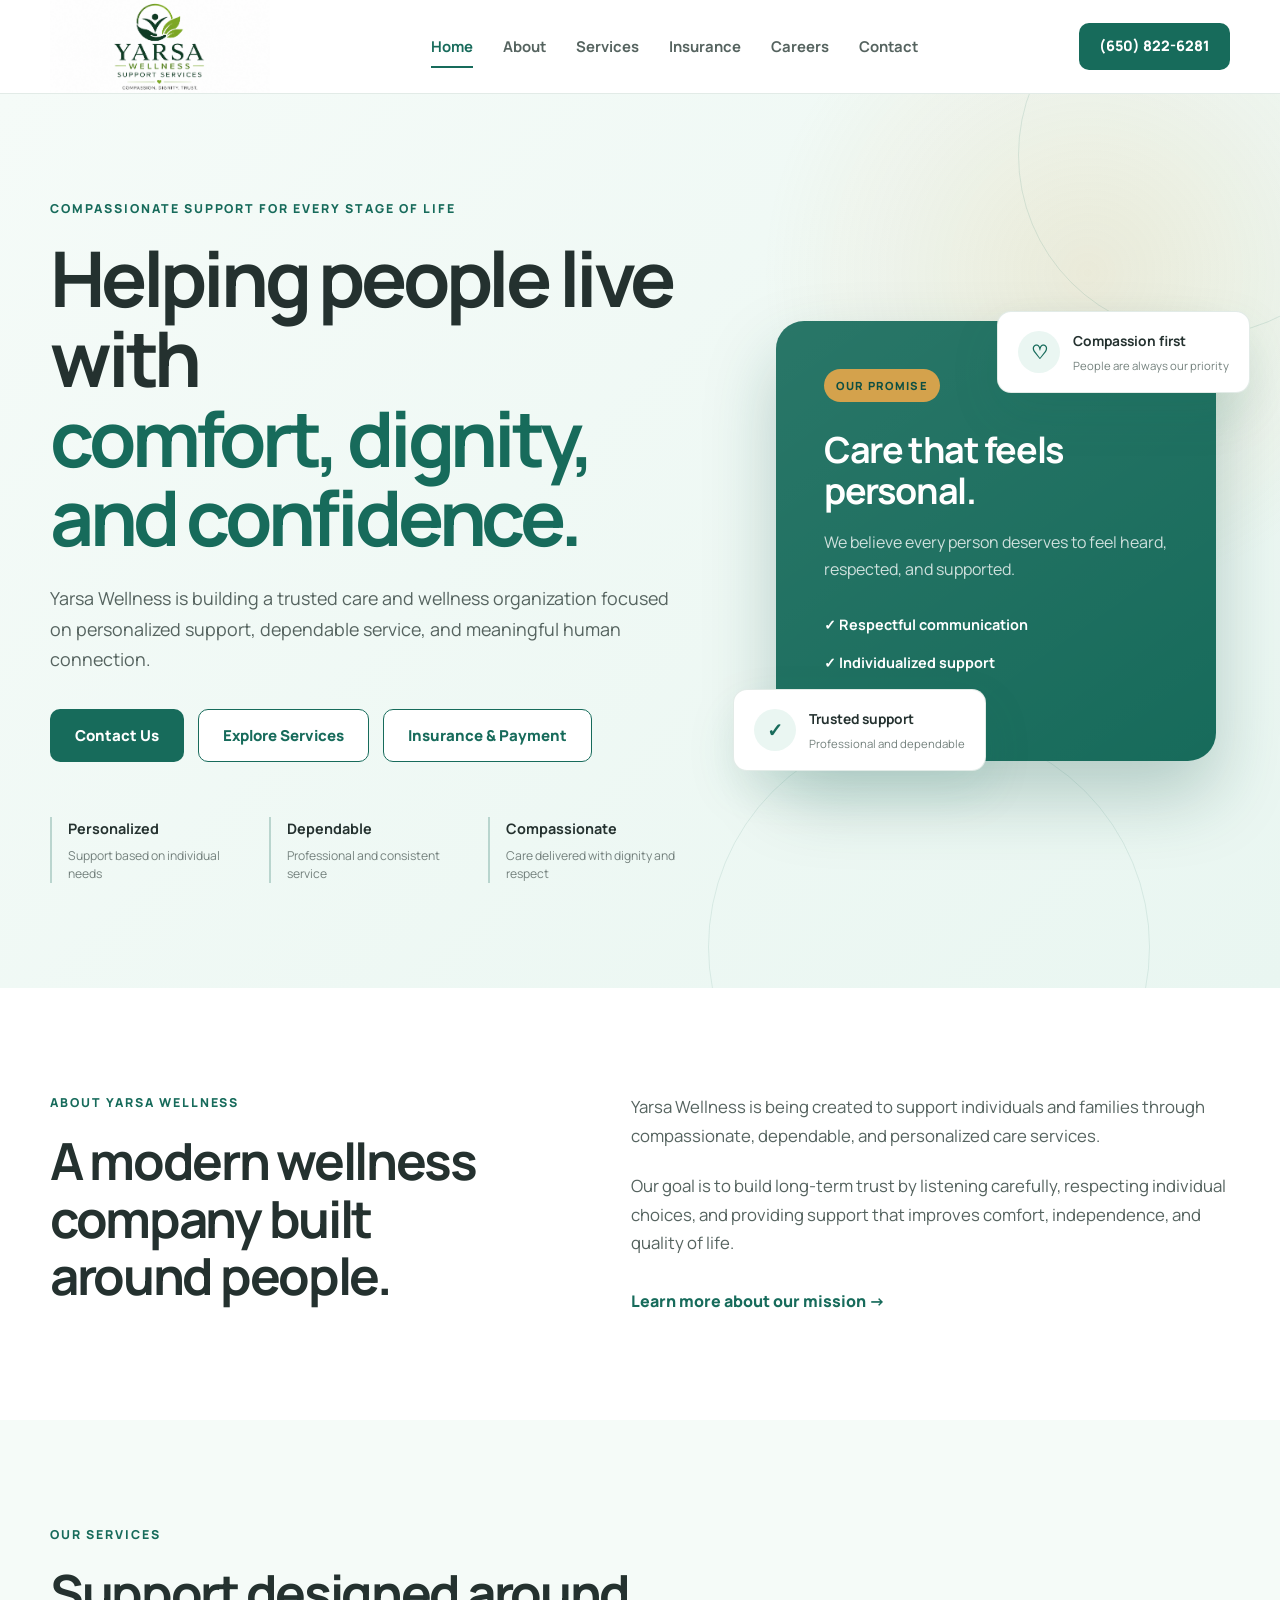
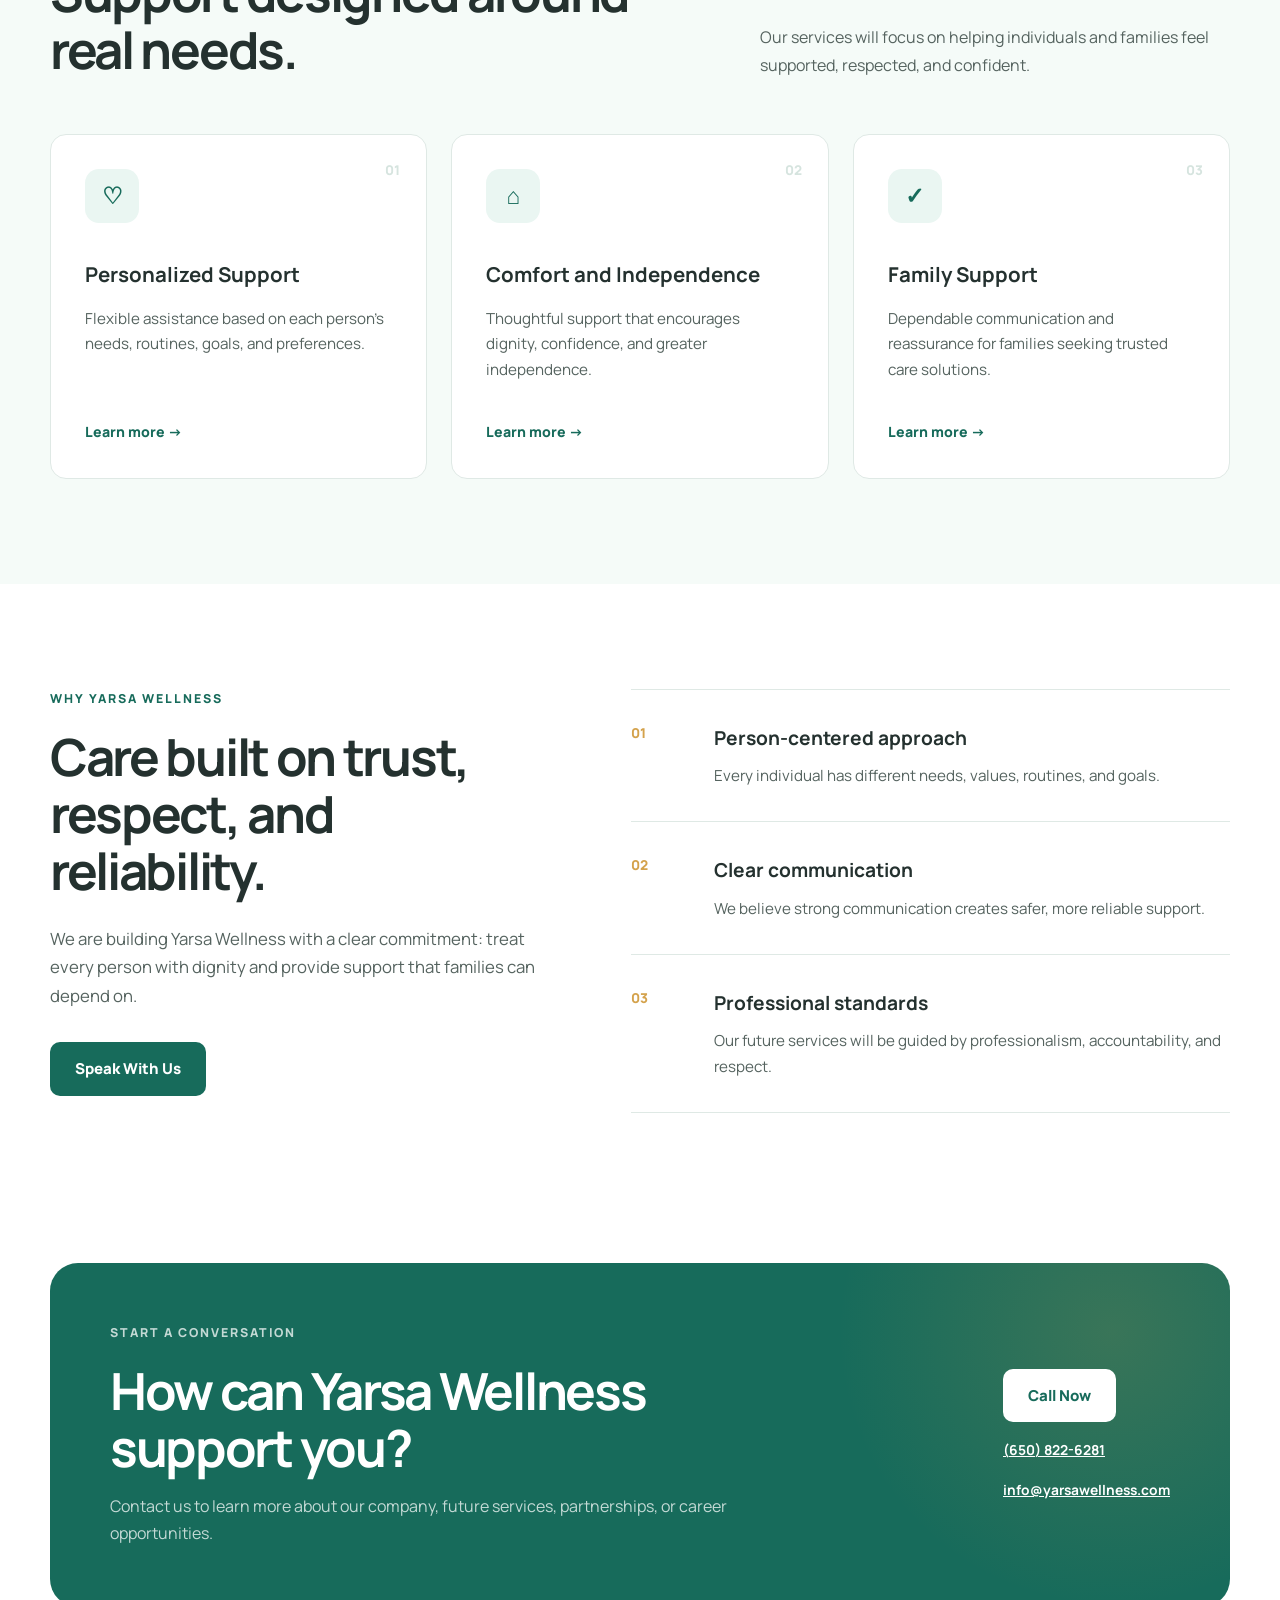
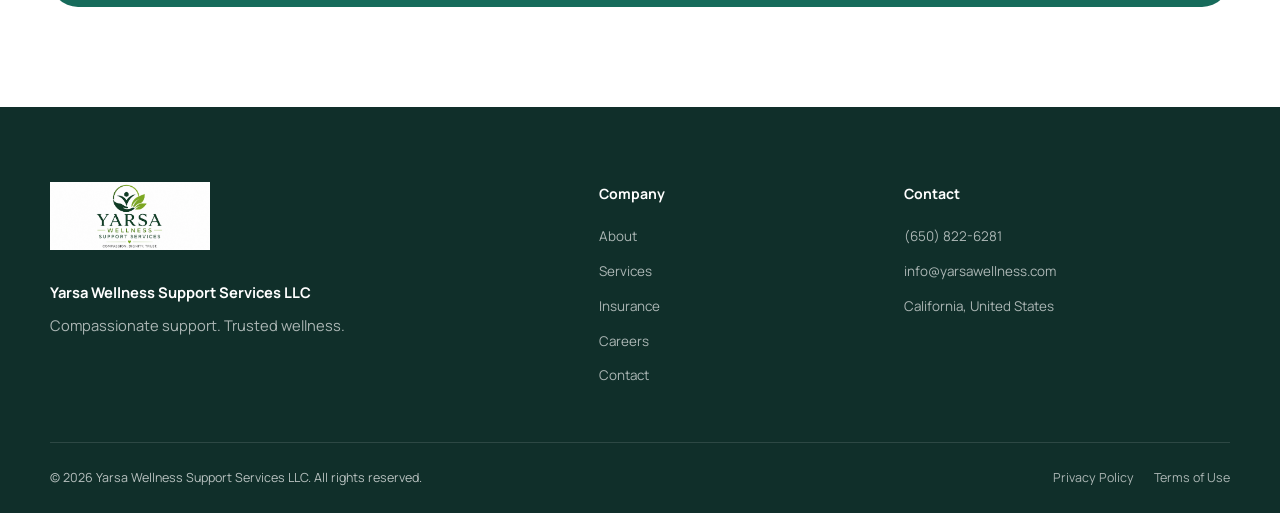
==== commit 3bec305c: "Add Insurance & Payment page and update website navigation" ====
--- a/index.html
+++ b/index.html
@@ -60,6 +60,7 @@
                 <a class="active" href="index.html">Home</a>
                 <a href="about.html">About</a>
                 <a href="services.html">Services</a>
+                  <a href="insurance.html">Insurance</a>
                 <a href="careers.html">Careers</a>
                 <a href="contact.html">Contact</a>
             </nav>
@@ -100,6 +101,10 @@
                         <a class="button button-secondary" href="services.html">
                             Explore Services
                         </a>
+
+                        <a class="button button-secondary" href="insurance.html">
+        Insurance & Payment
+    </a>
                     </div>
 
                     <div class="hero-trust">
@@ -262,6 +267,7 @@
             </div>
         </section>
 
+        
         <section id="why-us" class="section">
             <div class="container why-grid">
 
@@ -407,6 +413,7 @@
 
                 <a href="about.html">About</a>
                 <a href="services.html">Services</a>
+                <a href="insurance.html">Insurance</a>
                 <a href="careers.html">Careers</a>
                 <a href="contact.html">Contact</a>
             </div>
